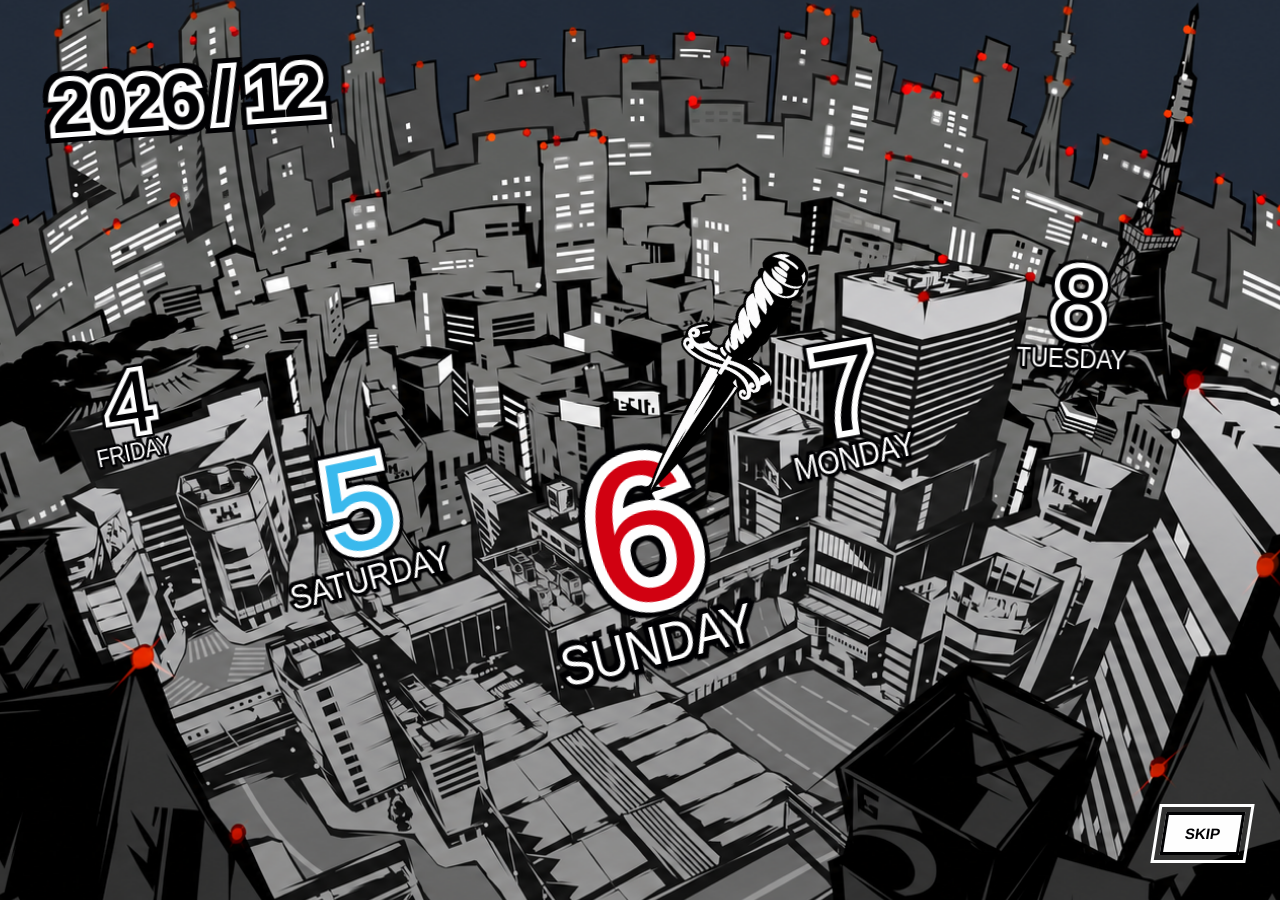
==== index.html @ 6bff9b4d "feat: add Phantom Start browser page with animated Persona menu" ====
<!doctype html>
<html lang="ru">
<head>
<meta charset="utf-8"><meta name="viewport" content="width=device-width, initial-scale=1">
<title>PHANTOM START — Dimash</title>
<meta name="theme-color" content="#0c0b0e">
<style>
:root{--red:#ed173a;--black:#0c0b0e;--white:#fff9f5;--muted:#a7a0a4}*{box-sizing:border-box}html,body{margin:0;min-height:100%;background:var(--black);color:var(--white);font-family:Inter,system-ui,sans-serif}body{overflow-x:hidden}button,input{font:inherit}button{cursor:pointer}.stage{position:relative;min-height:100vh;isolation:isolate;overflow:hidden;background:linear-gradient(130deg,#100d12,#1b1014 62%,#0c0b0e)}.art{position:absolute;z-index:-3;inset:0;background:url('./assets/phantom-art.png') center center/cover no-repeat;opacity:.91}.stage:before{content:'';position:absolute;z-index:-2;inset:0;background:linear-gradient(90deg,rgba(11,10,13,.98) 0%,rgba(11,10,13,.82) 36%,rgba(11,10,13,.16) 70%,rgba(11,10,13,.03))}.slash{position:absolute;z-index:-1;background:var(--red);transform:skewX(-23deg);pointer-events:none}.slash.one{width:110px;height:110vh;left:-95px;top:-5vh}.slash.two{height:9px;width:45vw;right:-4vw;bottom:16vh;transform:rotate(-11deg)}.grain{position:absolute;inset:0;z-index:-1;opacity:.12;pointer-events:none;background-image:url("data:image/svg+xml,%3Csvg viewBox='0 0 180 180' xmlns='http://www.w3.org/2000/svg'%3E%3Cfilter id='n'%3E%3CfeTurbulence type='fractalNoise' baseFrequency='.9' numOctaves='3' stitchTiles='stitch'/%3E%3C/filter%3E%3Crect width='100%25' height='100%25' filter='url(%23n)' opacity='.28'/%3E%3C/svg%3E")}.wrap{max-width:1480px;min-height:100vh;margin:auto;padding:34px clamp(26px,6vw,100px) 40px;display:flex;flex-direction:column}.top{display:flex;justify-content:space-between;align-items:center;gap:20px}.brand{font-family:Anton,Impact,sans-serif;font-size:23px;letter-spacing:1px;transform:skew(-8deg);line-height:1}.brand span{color:var(--red)}.topright{display:flex;gap:16px;align-items:center}.date{font-size:11px;font-weight:800;letter-spacing:2px;text-transform:uppercase}.config{border:1px solid #fff5;background:#130f16b9;color:white;padding:10px 12px;clip-path:polygon(0 0,100% 0,100% 75%,90% 100%,0 100%);font-size:13px;font-weight:800}.config:hover{background:var(--red)}.main{margin:auto 0;max-width:710px;padding:54px 0 70px}.eyebrow{display:inline-block;background:var(--red);padding:8px 18px;transform:skew(-14deg);font-size:12px;font-weight:900;letter-spacing:3px;box-shadow:6px 6px 0 white;color:white}.clock{font-family:Anton,Impact,sans-serif;font-size:clamp(110px,17vw,252px);letter-spacing:-.05em;line-height:1.08;margin:14px 0 0;text-shadow:8px 9px 0 #0007;transform:skew(-5deg);font-variant-numeric:tabular-nums}.hello{margin:0 0 30px;font-weight:800;font-size:clamp(15px,2.1vw,23px);letter-spacing:.03em;text-transform:uppercase}.hello em{font-style:normal;color:var(--red)}.searchbox{display:flex;align-items:center;background:var(--white);color:#141116;max-width:650px;min-height:60px;box-shadow:10px 10px 0 var(--red);transform:skew(-7deg);padding:0 14px}.searchbox>*{transform:skew(7deg)}.searchbox .mark{font-size:24px;font-weight:900;color:var(--red)}.searchbox input{min-width:0;flex:1;border:none;outline:none;background:transparent;font-size:16px;padding:16px 14px;color:#151215;font-weight:700}.searchbox button{background:#171216;color:white;border:0;padding:11px 18px;font-weight:900}.searchbox button:hover{background:var(--red)}.below{display:flex;align-items:end;justify-content:space-between;gap:30px}.section-title{font-family:Anton,Impact,sans-serif;font-size:26px;letter-spacing:1px;transform:skew(-8deg);margin:0 0 20px}.section-title b{color:var(--red)}.links{display:flex;flex-wrap:wrap;gap:10px;max-width:820px}.quick{display:flex;align-items:center;gap:10px;border:1px solid #ffffff4f;background:#151116dd;color:white;padding:13px 18px;text-decoration:none;transform:skew(-8deg);transition:background .15s,transform .15s;clip-path:polygon(0 0,100% 0,calc(100% - 8px) 100%,0 100%)}.quick>*{transform:skew(8deg)}.quick:hover{background:var(--red);transform:skew(-8deg) translateY(-3px)}.quick .letter{font-family:Anton,Impact,sans-serif;font-size:20px;color:var(--red)}.quick:hover .letter{color:white}.quick .name{font-size:12px;font-weight:900;letter-spacing:.04em}.footer{font-size:11px;font-weight:900;letter-spacing:2px;color:#fff8;white-space:nowrap}.footer i{color:var(--red);font-style:normal}.modal[hidden]{display:none}.modal{position:fixed;z-index:9;inset:0;background:#000b;display:grid;place-items:center;padding:20px}.panel{width:min(600px,100%);max-height:90vh;overflow:auto;background:#161217;border:2px solid var(--red);box-shadow:14px 14px 0 #ed173a66;padding:24px}.panel h2{font-family:Anton,Impact,sans-serif;font-size:35px;margin:0 0 8px}.panel p{color:#c8bfc4;font-size:13px}.settings-list{display:grid;gap:10px;margin:18px 0}.settings-row{display:grid;grid-template-columns:1fr 2fr 2fr auto;gap:8px;align-items:center}.settings-row input,.add-row input{width:100%;min-width:0;background:#272129;color:white;border:1px solid #534550;padding:10px}.settings-row button,.actions button{background:var(--red);color:white;border:0;padding:10px 13px;font-weight:800}.add-row{display:grid;grid-template-columns:1fr 2fr auto;gap:8px}.actions{display:flex;justify-content:space-between;gap:12px;margin-top:22px}.actions button.secondary{background:#3d333c}.hint{font-size:11px;line-height:1.6;color:#c7bfc4}@media(max-width:850px){.stage:before{background:linear-gradient(90deg,#0b0a0de8,#0b0a0d66)}.art{background-position:65% center;opacity:.55}.wrap{padding:25px}.main{padding:75px 0}.clock{font-size:clamp(100px,23vw,180px)}.below{display:block}.footer{margin-top:30px}}@media(max-width:510px){.date{display:none}.clock{font-size:26vw}.searchbox{min-height:55px}.quick{padding:11px 12px}.settings-row{grid-template-columns:1fr 1fr}.settings-row span{display:none}.add-row{grid-template-columns:1fr 1fr}.add-row button{grid-column:span 2}}
</style>
<link rel="stylesheet" href="./assets/phantom-daily.css?v=9.2">
<link rel="stylesheet" href="./assets/phantom-menu.css?v=15.0">
<link rel="stylesheet" href="./assets/phantom-paper.css?v=18.1">
</head>
<body><div class="stage"><div class="art"></div><div class="slash one"></div><div class="slash two"></div><div class="grain"></div><div class="wrap">
 <header class="top"><div class="brand">PHANTOM<span> / </span>START</div><div class="topright"><span class="date" id="date"></span><button class="config" id="settings">⚙ CUSTOMIZE</button></div></header>
 <div class="issue"><span>PHANTOM NETWORK</span><strong>01 <i>/</i> 05</strong><span class="issue-line"></span><span class="issue-end">YOUR PERSONAL HIDEOUT</span></div>
 <main class="main"><div class="eyebrow">TAKE YOUR TIME</div><div class="clock" id="clock">00:00</div><p class="hello">WELCOME BACK, <em>DIMASH.</em> THE WORLD IS YOURS.</p><div class="prompt-tag">01 — INITIATE A SEARCH</div><form id="search" class="searchbox"><span class="mark">⌕</span><input aria-label="Поиск" id="q" placeholder="Search the Metaverse..." autocomplete="off"><button type="submit">GO</button></form><div class="search-hint">PRESS <kbd>/</kbd> TO SEARCH <span>•</span> <kbd>ENTER</kbd> TO EXECUTE</div></main>
 <aside class="command-menu" aria-label="Быстрые команды"><div class="command-heading">SELECT YOUR MISSION</div><button class="command selected" data-mode="all"><b>01</b><span>ALL LINKS</span></button><button class="command" data-mode="dev"><b>02</b><span>DEVELOP</span></button><button class="command" data-mode="work"><b>03</b><span>WORK / STUDY</span></button><button class="command" data-mode="media"><b>04</b><span>MEDIA</span></button><button class="command" data-mode="custom"><b>05</b><span>EDIT HIDEOUT</span></button><div class="command-foot">▲ SELECT · CLICK TO CONFIRM</div></aside>
 <footer class="below"><div><div class="footer-head"><h2 class="section-title">YOUR <b>HIDEOUTS</b></h2><span id="activeFilter">ALL DESTINATIONS</span></div><nav class="links" id="links" aria-label="Быстрые ссылки"></nav></div><div class="footer">NO MORE <i>MASKS.</i> // 2026</div></footer>
 </div></div>
 <div class="modal" id="modal" hidden><div class="panel" role="dialog" aria-modal="true" aria-labelledby="modalTitle"><h2 id="modalTitle">CUSTOMIZE YOUR HIDEOUT</h2><p>Измени названия и адреса. Настройки сохраняются в этом браузере.</p><div class="settings-list" id="settingsList"></div><form class="add-row" id="addForm"><input id="newName" placeholder="Название" maxlength="32" required><input id="newUrl" placeholder="https://example.com" required><button type="submit">+ ADD</button></form><div class="actions"><button class="secondary" id="reset" type="button">RESET</button><button id="close" type="button">DONE ✓</button></div><p class="hint">Поиск использует Google. Для открытия ссылки используется HTTPS; добавляй только знакомые тебе адреса. Esc — закрыть настройки.</p></div></div>
 <div class="game-shell" id="gameShell">
  <div class="menu-backdrop" aria-hidden="true"></div><div class="menu-pattern" aria-hidden="true"></div><div class="menu-star" aria-hidden="true">★</div>
  <div class="menu-character" aria-hidden="true"><img class="cast-portrait" data-character="joker" src="./assets/menu-joker.png" alt="" fetchpriority="high"></div>
  <header class="game-top"><div class="game-info"><time id="gameClock" class="clock-glyphs" datetime="00:00" aria-label="00:00"><span id="clockHours">00</span><i aria-hidden="true">:</i><span id="clockMinutes">00</span></time><div class="clock-date"><span id="gameDay"></span><span id="gameDate"></span></div></div></header>
  <main class="game-layout"><div class="game-left"><nav class="game-menu" aria-label="Главное меню"></nav><p class="game-controls"><span>UP / DOWN SELECT · ENTER OPEN · / SEARCH</span></p></div><section class="game-detail" id="gameDetail" aria-labelledby="detailTitle"></section></main>
  <footer class="game-bottom"><div class="menu-signature" aria-hidden="true"><span>C</span><span>o</span><span>m</span><span>m</span><span>a</span><span>n</span><span>d</span></div><div class="footer-credit">THE WEB IS YOURS.<br><b>MAKE A CHOICE</b></div></footer>
 </div>
<div class="daily-intro" id="dailyIntro" hidden role="dialog" aria-modal="true" aria-label="Переход к сегодняшнему дню">
  <div class="daily-city" aria-hidden="true"></div>
  <div class="daily-year" id="dailyYear"></div>
  <div class="daily-date-strip" id="dailyDateStrip"></div>
  <div class="daily-strike" aria-hidden="true"><img src="./assets/daily-dagger-ink.png" alt=""></div>
  <button class="daily-skip" id="dailySkip" type="button">SKIP</button>
</div>
<script>
const defaults=[{name:'CHATGPT',url:'https://chatgpt.com'},{name:'GITHUB',url:'https://github.com'},{name:'YOUTUBE',url:'https://youtube.com'},{name:'ALMAU',url:'https://almau.edu.kz'},{name:'KAGGLE',url:'https://kaggle.com'},{name:'REDDIT',url:'https://reddit.com'}];
const key='phantom-start-links-v1';let items;try{let stored=JSON.parse(localStorage.getItem(key));items=Array.isArray(stored)?stored:defaults.map(x=>({...x}));}catch{items=defaults.map(x=>({...x}));}
function validUrl(value){try{const u=new URL(value);return ['https:','http:'].includes(u.protocol)?u.href:null}catch{return null}}
function save(){localStorage.setItem(key,JSON.stringify(items))}function renderLinks(){const nav=document.querySelector('#links');nav.replaceChildren();items.forEach((item)=>{const a=document.createElement('a');a.className='quick';a.href=item.url;a.rel='noopener noreferrer';const letter=document.createElement('span');letter.className='letter';letter.textContent=(item.name||'?')[0].toUpperCase();const name=document.createElement('span');name.className='name';name.textContent=item.name;a.append(letter,name);nav.append(a)})}
function time(){const now=new Date();document.querySelector('#clock').textContent=new Intl.DateTimeFormat('ru-RU',{hour:'2-digit',minute:'2-digit',hour12:false}).format(now);document.querySelector('#date').textContent=new Intl.DateTimeFormat('en-US',{weekday:'long',month:'long',day:'numeric'}).format(now).toUpperCase()};time();
document.querySelector('#search').addEventListener('submit',e=>{e.preventDefault();let q=document.querySelector('#q').value.trim();if(!q)return;const direct=/^(https?:\/\/)/i.test(q);if(direct&&validUrl(q)){location.href=q}else{location.href='https://www.google.com/search?q='+encodeURIComponent(q)}});
const modal=document.querySelector('#modal');function edit(){const box=document.querySelector('#settingsList');box.replaceChildren();items.forEach((item,i)=>{const row=document.createElement('div');row.className='settings-row';const no=document.createElement('span');no.textContent=String(i+1).padStart(2,'0');const name=document.createElement('input');name.value=item.name;name.setAttribute('aria-label','Название');name.addEventListener('change',()=>{items[i].name=name.value.trim().slice(0,32)||'LINK';save();renderLinks()});const url=document.createElement('input');url.value=item.url;url.setAttribute('aria-label','URL');url.addEventListener('change',()=>{const v=validUrl(url.value);if(v){items[i].url=v;save();renderLinks()}else{url.value=items[i].url;alert('Нужен адрес с https:// или http://')}});const del=document.createElement('button');del.textContent='×';del.title='Удалить';del.addEventListener('click',()=>{items.splice(i,1);save();renderLinks();edit()});row.append(no,name,url,del);box.append(row)})}
document.querySelector('#settings').onclick=()=>{edit();modal.hidden=false};document.querySelector('#close').onclick=()=>modal.hidden=true;modal.addEventListener('click',e=>{if(e.target===modal)modal.hidden=true});document.addEventListener('keydown',e=>{if(e.key==='Escape')modal.hidden=true});document.querySelector('#addForm').addEventListener('submit',e=>{e.preventDefault();const name=document.querySelector('#newName').value.trim();const url=validUrl(document.querySelector('#newUrl').value.trim());if(!url){alert('Введите полный URL с https://');return}if(items.length>=16){alert('Максимум 16 ссылок');return}items.push({name:name.slice(0,32),url});save();renderLinks();edit();e.target.reset()});document.querySelector('#reset').onclick=()=>{if(confirm('Вернуть стандартные ссылки?')){items=defaults.map(x=>({...x}));save();renderLinks();edit()}};renderLinks();
</script><script src="./assets/phantom-v4.js?v=18.0"></script><script src="./assets/phantom-daily.js?v=10.2"></script></body></html>
---- assets/phantom-daily.css ----
/* Calendar choreography. Delays are shared by all layers (set once in JS). */
html.phantom-intro-open{overflow:hidden}
.daily-intro[hidden]{display:none!important}
.daily-intro{
  position:fixed;inset:0;z-index:1000;overflow:hidden;isolation:isolate;
  background:#272c36;color:#fefefe;font-family:Impact,Anton,"Arial Narrow",sans-serif;
}
.daily-city{position:absolute;inset:-3%;z-index:-2;background:url('./daily-city-night.png') center/cover no-repeat}
.daily-year{
  position:absolute;top:7%;left:4%;z-index:6;display:grid;
  font:900 clamp(32px,5.7vw,110px)/1 Impact,Anton,sans-serif;letter-spacing:-.055em;
  color:#010103;-webkit-text-stroke:.14em #fefefe;paint-order:stroke fill;
  filter:drop-shadow(5px 0 #010103) drop-shadow(-5px 0 #010103) drop-shadow(0 5px #010103) drop-shadow(0 -5px #010103);
  transform:rotate(-4deg);
}
.daily-year>span{grid-area:1/1}
.daily-period-old{opacity:0}
.daily-date-strip{position:absolute;inset:0;pointer-events:none}
.daily-card{
  position:absolute;display:flex;flex-direction:column;align-items:center;
  font-size:clamp(100px,min(14vw,27vh),270px);line-height:.88;
  transform:translate(-50%,-50%) rotate(var(--tilt)) scale(var(--size));
  transform-origin:center;
}
.daily-card.is-current{z-index:5}
.daily-card.is-outgoing{opacity:0}
.daily-numeral{position:relative;isolation:isolate}
.day-number{
  position:relative;z-index:3;display:block;color:#010103;white-space:nowrap;
  font-family:Impact,Anton,"Arial Narrow",sans-serif;font-size:1em;font-weight:400;
  letter-spacing:-.075em;line-height:.88;
  -webkit-text-stroke:.105em #fefefe;paint-order:stroke fill;
  filter:drop-shadow(.025em 0 #010103) drop-shadow(-.025em 0 #010103) drop-shadow(0 .025em #010103) drop-shadow(0 -.025em #010103);
}
.is-saturday .day-number{color:#39b9ed}
.is-sunday .day-number{color:#d10111}
.day-name{
  position:relative;z-index:4;display:block;white-space:nowrap;
  margin-top:.01em;font-size:.245em;line-height:1;font-weight:400;letter-spacing:-.015em;
  color:#fefefe;-webkit-text-stroke:.13em #010103;paint-order:stroke fill;
  transform:rotate(-3deg) scaleY(1.13);
  filter:drop-shadow(2px 2px #010103) drop-shadow(-2px -2px #010103);
}
.daily-strike{
  --knife-size:1.18em;
  position:absolute;width:var(--knife-size);height:var(--knife-size);
  /* Alpha-sprite tip: (14%,91%). Keep it inside the numeral at (72%,26%). */
  left:calc(72% - var(--knife-size)*.14);top:calc(.26em - var(--knife-size)*.91);
  z-index:5;pointer-events:none;transform-origin:14% 91%;
}
.daily-strike img{display:block;width:100%;height:100%;object-fit:fill}
.daily-puncture{
  position:absolute;z-index:4;left:calc(72% - .06em);top:.19em;width:.15em;height:.09em;
  background:#010103;clip-path:polygon(0 43%,44% 30%,65% 0,61% 40%,100% 61%,56% 69%,27% 100%,35% 65%);
}
.daily-impact{
  position:absolute;z-index:6;left:calc(72% - .23em);top:.03em;width:.46em;height:.46em;
  background:#fefefe;opacity:0;
  clip-path:polygon(48% 0,56% 35%,88% 10%,66% 44%,100% 50%,65% 57%,90% 90%,56% 65%,48% 100%,43% 65%,8% 88%,35% 56%,0 48%,35% 42%,15% 12%,43% 35%);
}
.daily-skip{
  position:absolute;right:3%;bottom:5%;z-index:12;border:3px solid #010103;
  background:#fefefe;color:#010103;padding:10px 19px;font:900 15px Impact,Anton,sans-serif;
  transform:skew(-9deg);cursor:pointer;
}
.daily-skip:hover{background:#d10111;color:#fefefe}
.daily-skip:focus-visible{outline:3px solid #fefefe;outline-offset:5px}
.daily-intro.is-running .daily-city{
  animation:city-travel 1400ms cubic-bezier(.2,.65,.25,1) both,city-impact 210ms var(--impact-at) linear;
}
.daily-intro.is-running .daily-card{
  animation:calendar-travel var(--shift-duration) var(--shift-at) cubic-bezier(.65,0,.2,1) both;
}
.daily-intro.is-running .daily-card.is-outgoing{
  animation:calendar-travel var(--shift-duration) var(--shift-at) cubic-bezier(.65,0,.2,1) both,calendar-out var(--shift-duration) var(--shift-at) both;
}
.daily-intro.is-running .daily-period-old{animation:period-out 1ms 1400ms steps(1,end) both}
.daily-intro.is-running .daily-period-new{animation:period-in 1ms 1400ms steps(1,end) both}
.daily-intro.is-running .daily-strike{
  animation:knife-flight var(--flight-duration) var(--flight-at) cubic-bezier(.55,.05,.9,.5) both,
    knife-settle 250ms var(--impact-at) linear forwards;
}
.daily-intro.is-running .is-current .daily-numeral{
  animation:date-impact 250ms var(--impact-at) linear both;
}
.daily-intro.is-running .daily-puncture{animation:puncture-in 1ms var(--impact-at) steps(1,end) both}
.daily-intro.is-running .daily-impact{animation:impact-cut 150ms var(--impact-at) linear both}
.daily-intro.is-leaving{animation:daily-out 280ms cubic-bezier(.65,0,.9,.3) both;pointer-events:none}
@keyframes calendar-travel{
  from{translate:var(--from-x) var(--from-y);transform:translate(-50%,-50%) rotate(var(--from-tilt)) scale(var(--from-size))}
  to{translate:0 0;transform:translate(-50%,-50%) rotate(var(--tilt)) scale(var(--size))}
}
@keyframes calendar-out{from{opacity:1}to{opacity:0}}
@keyframes city-travel{from{transform:translate(1.5%,1%) scale(1.035)}to{transform:none}}
@keyframes period-out{from{opacity:1}to{opacity:0}}
@keyframes period-in{from{opacity:0}to{opacity:1}}
@keyframes knife-flight{
  0%{opacity:0;transform:translate(42vw,-65vh) rotate(7deg)}
  1%{opacity:1}
  100%{opacity:1;transform:translate(0,0) rotate(0)}
}
@keyframes knife-settle{
  0%{transform:translate(0,0) rotate(0)}
  22%{transform:translate(-.012em,.018em) rotate(-3deg)}
  50%{transform:rotate(1.7deg)}
  76%{transform:rotate(-.7deg)}
  100%{transform:none}
}
@keyframes date-impact{
  0%{transform:none}18%{transform:translate(-.018em,.028em) rotate(-1.7deg)}
  48%{transform:translate(.008em,-.01em) rotate(.7deg)}100%{transform:none}
}
@keyframes city-impact{0%,100%{translate:0 0}22%{translate:-4px 3px}55%{translate:2px -1px}}
@keyframes puncture-in{from{opacity:0}to{opacity:1}}
@keyframes impact-cut{0%{opacity:0;transform:scale(.4)}10%{opacity:1;transform:scale(1)}100%{opacity:0;transform:scale(1.35)}}
@keyframes daily-out{to{opacity:0;transform:translateY(-3%)}}
@media(max-width:600px){
  .daily-card{font-size:clamp(78px,20vw,120px)}
  .day-name{font-size:.22em}
  .daily-year{font-size:clamp(30px,7vw,48px)}
  .daily-city{background-position:53% center}
  .daily-skip{font-size:13px;padding:8px 12px}
}

/* Daily dashboard, still using the same Persona command-pane language. */
.daily-hub{display:grid;gap:10px;margin-top:18px;grid-template-columns:repeat(2,minmax(0,1fr))}
.hub-tile{background:#19191eee;border-left:4px solid #d10111;padding:12px 13px;min-width:0;transform:skew(-3deg)}
.hub-tile>div{transform:skew(3deg)}
.hub-tile.wide{grid-column:1/-1}
.hub-label{font:800 9px Inter,Arial,sans-serif;letter-spacing:1.5px;color:#ff9aa1;margin-bottom:8px}
.hub-value{font:900 clamp(20px,2.2vw,31px) Impact,Anton,sans-serif;color:#fefefe}
.hub-small{font:700 11px Inter,Arial,sans-serif;color:#c9c8ce;line-height:1.5}
.hub-note{display:block;width:100%;min-height:58px;resize:vertical;background:#09090d;color:#fefefe;border:1px solid #757579;padding:9px;font:13px Inter,Arial,sans-serif;transform:skew(3deg)}
.hub-shortcuts{display:flex;gap:7px;flex-wrap:wrap}
.hub-shortcuts a,.hub-replay{background:#fefefe;color:#010103;text-decoration:none;border:0;padding:9px 12px;font:900 11px Inter,Arial,sans-serif;transform:skew(-6deg)}
.hub-shortcuts a:hover,.hub-replay:hover{background:#d10111;color:#fff}
.hub-replay{margin-top:9px;cursor:pointer}
@media(max-width:510px){.daily-hub{grid-template-columns:1fr}.hub-tile.wide{grid-column:auto}}
---- assets/phantom-menu.css ----
/* PHANTOM command menu. Flat ink, paper cuts, and a posed character. */
:root{--ink:#080808;--paper:#fffdf5;--scarlet:#e60020;--mint:#c7ffb6}
.stage{display:none!important}
body{background:var(--scarlet);color:var(--paper);font-family:Arial,Helvetica,sans-serif}
button,a,input,textarea{touch-action:manipulation}
button:focus-visible,a:focus-visible,input:focus-visible,textarea:focus-visible{outline:3px solid var(--mint);outline-offset:5px}
.game-shell{position:relative;isolation:isolate;min-height:100svh;overflow:clip;background:var(--scarlet);color:var(--paper)}
.menu-backdrop{position:absolute;inset:0;z-index:-3;pointer-events:none;background-image:radial-gradient(#08080830 1px,transparent 1px);background-size:5px 5px}
.menu-backdrop:before{content:'';position:absolute;inset:0;background:var(--paper);clip-path:polygon(19% 0,39% 0,29% 100%,6% 100%)}
.menu-backdrop:after{content:'';position:absolute;inset:0;background:var(--ink);clip-path:polygon(54% 0,100% 0,100% 100%,48% 100%,63% 62%)}
.menu-pattern{position:absolute;right:-10%;top:-12%;width:53%;height:140%;transform:rotate(16deg);background:repeating-linear-gradient(45deg,var(--paper) 0 9px,var(--ink) 9px 18px);clip-path:polygon(20% 0,100% 0,100% 100%,0 100%,26% 57%);opacity:.95;z-index:-2;pointer-events:none}
.menu-pattern:after{content:'★';position:absolute;right:13%;top:32%;font:440px/.9 Georgia,serif;color:var(--ink);-webkit-text-stroke:10px var(--paper);transform:rotate(-20deg)}
.menu-star{position:absolute;left:2%;bottom:11%;font:190px/1 Georgia,serif;color:var(--ink);-webkit-text-stroke:3px var(--paper);transform:rotate(-17deg);pointer-events:none;z-index:-1}
.menu-character{position:absolute;z-index:0;left:21%;bottom:-7%;height:103%;width:47%;object-fit:contain;object-position:bottom;pointer-events:none;transform-origin:50% 70%}
.cast-portrait{position:absolute;inset:0;width:100%;height:100%;object-fit:contain;object-position:bottom;transform-origin:50% 65%}
.cast-portrait[hidden]{display:none!important}
.cast-portrait:not([data-character="joker"]){padding-top:5%}
.cast-portrait[data-character="akechi"]{padding:6% 2% 0}
.menu-sweep{position:absolute;z-index:-1;pointer-events:none;left:-30%;top:-20%;width:20%;height:140%;background:var(--paper);opacity:0;transform:rotate(-18deg);clip-path:polygon(25% 0,100% 0,75% 100%,0 100%)}
.game-top{position:relative;z-index:3;display:flex;align-items:flex-start;justify-content:space-between;padding:26px 4.5% 0;gap:25px}
.game-brand{margin:0;font:900 italic 29px/.86 Georgia,'Times New Roman',serif;letter-spacing:-2px;transform:rotate(-5deg);color:var(--ink);text-shadow:2px 2px var(--paper),-2px -2px var(--paper),2px -2px var(--paper),-2px 2px var(--paper)}
.game-brand span{display:block;margin:3px 0 0 26px;font:48px/.9 Impact,'Arial Narrow',sans-serif;letter-spacing:-1px;color:var(--paper);text-shadow:4px 4px var(--ink),-3px -3px var(--ink),3px -3px var(--ink),-3px 3px var(--ink)}
.game-brand small{display:block;margin:10px 0 0;font:800 9px/1 Arial,sans-serif;letter-spacing:2px;color:var(--paper);text-shadow:none;background:var(--ink);padding:6px 10px}
.game-info{text-align:right;transform:rotate(3deg);background:var(--paper);color:var(--ink);padding:9px 19px 10px;box-shadow:7px 7px var(--ink)}
.game-info strong{display:block;font:58px/.95 Impact,'Arial Narrow',sans-serif;letter-spacing:-1px;font-variant-numeric:tabular-nums}
.game-info span{display:block;font:900 10px/1.6 Arial,sans-serif;letter-spacing:1px}
.game-layout{position:relative;z-index:1;display:grid;grid-template-columns:31% 28% 41%;align-items:center;min-height:calc(100svh - 180px);padding:30px 4.5% 60px;gap:0}
.game-left{align-self:center;position:relative;z-index:2;padding:0 0 12px;transform-origin:15% 50%}
.game-overline{display:inline-block;color:var(--paper);background:var(--ink);font:800 10px/1 Arial,sans-serif;letter-spacing:3px;padding:8px 13px;transform:rotate(-5deg);margin:0 0 20px 12px}
.game-menu{display:flex;flex-direction:column;align-items:flex-start;gap:7px;transform:rotate(-6deg);padding:0 4px}
.game-option{--nudge:0px;position:relative;display:flex;align-items:center;gap:10px;color:var(--paper);background:none;border:0;padding:3px 12px 5px;min-height:46px;text-align:left;white-space:nowrap;transform:translateX(var(--nudge));transition:transform .15s cubic-bezier(.16,1,.3,1);font:900 38px/1 Georgia,'Times New Roman',serif;isolation:isolate}
.game-option:before{content:'';position:absolute;inset:3px 0 0;background:var(--ink);clip-path:polygon(2% 7%,97% 0,100% 89%,0 100%);z-index:-1}
.game-option:nth-child(2){--nudge:15px}.game-option:nth-child(3){--nudge:5px}.game-option:nth-child(4){--nudge:28px}.game-option:nth-child(5){--nudge:10px}.game-option:nth-child(6){--nudge:21px}.game-option:nth-child(7){--nudge:3px}
.game-option b{font:900 10px/1 Arial,sans-serif;align-self:center;opacity:.65;letter-spacing:0}
.news-run{display:flex;align-items:baseline;letter-spacing:-1.8px}
.news-letter{display:inline-block;transform:rotate(var(--letter-tilt,0deg));font-size:var(--letter-scale,1em)}
.news-letter:nth-child(3n){font-family:Impact,'Arial Narrow',sans-serif;font-weight:400}
.game-option .command-arrow{display:none;font:30px/1 Arial,sans-serif;position:absolute;right:-30px;top:5px;color:var(--ink);text-shadow:2px 2px var(--mint)}
.game-option.active{color:var(--mint);transform:translateX(calc(var(--nudge) + 15px)) scale(1.035)}
.game-option.active .command-arrow{display:block}
.game-option:hover{transform:translateX(calc(var(--nudge) + 21px));color:var(--mint)}
.game-option:focus-visible{outline:3px solid var(--mint);outline-offset:4px}
.game-controls{margin:28px 0 0 14px;color:var(--ink);font:900 9px/1.7 Arial,sans-serif;letter-spacing:1px;transform:rotate(-5deg)}
.game-controls span{background:var(--paper);padding:5px 8px;box-decoration-break:clone;-webkit-box-decoration-break:clone}
.game-detail{position:relative;grid-column:3;align-self:center;padding:25px 25px 23px;margin:0 0 8px;min-width:0;isolation:isolate;animation:content-in .28s cubic-bezier(.16,1,.3,1) both}
.game-detail:before{content:'';position:absolute;inset:-12px -8px -10px -15px;background:var(--ink);clip-path:polygon(4% 0,100% 3%,97% 96%,0 100%,2% 56%);z-index:-1}
.game-detail-top{display:flex;justify-content:space-between;align-items:center;gap:8px;font:800 9px/1 Arial,sans-serif;letter-spacing:1.3px}
.game-detail-top span:first-child{color:var(--ink);background:var(--paper);padding:6px 9px;transform:rotate(-3deg)}
.game-detail-top span:last-child{color:var(--mint)}
.game-detail h2{margin:25px 0 20px;font:900 56px/.9 Georgia,'Times New Roman',serif;letter-spacing:-3px;transform:rotate(-3deg)}
.game-detail h2 em{font-family:Impact,'Arial Narrow',sans-serif;font-weight:400;font-style:normal;text-transform:uppercase;letter-spacing:-.5px}
.game-search{display:flex;position:relative;background:var(--paper);color:var(--ink);box-shadow:5px 5px var(--scarlet);transform:skew(-5deg);min-height:52px;margin:18px 0 26px}
.game-search input{font:700 14px Arial,sans-serif;min-width:0;width:100%;flex:1;background:transparent;color:var(--ink);border:0;padding:12px 13px;transform:skew(5deg);border-radius:0}
.game-search input::placeholder{color:#595959;font-weight:400}
.game-search button{background:var(--mint);color:var(--ink);font:900 19px Impact,Arial,sans-serif;min-width:60px;border:3px solid var(--ink);margin:4px;transition:background .15s}
.game-search button:hover{background:var(--scarlet);color:var(--paper)}
.detail-caption{display:flex;justify-content:space-between;align-items:center;gap:8px;margin:18px 0 8px;font:800 9px/1.5 Arial,sans-serif;letter-spacing:1.8px;text-transform:uppercase}
.detail-caption span:last-child{color:var(--mint)}
.game-links{display:grid;grid-template-columns:repeat(2,minmax(0,1fr));gap:0 18px;max-height:280px;overflow:auto;padding:0 4px 4px}
.game-link{display:flex;align-items:center;gap:8px;padding:12px 0;border-bottom:1px solid #ffffff40;color:var(--paper);text-decoration:none;font:800 12px/1.2 Arial,sans-serif;min-width:0;transition:color .12s,transform .12s}
.game-link b{font:900 9px Arial,sans-serif;color:#b8b8b8}
.game-link .link-name{overflow:hidden;text-overflow:ellipsis;white-space:nowrap}
.game-link .link-arrow{margin-left:auto;color:var(--mint);font-size:16px}
.game-link:hover{color:var(--mint);transform:translateX(3px)}
.game-detail-bottom{font:700 9px/1.6 Arial,sans-serif;letter-spacing:1px;color:#b8b8b8;margin:20px 0 0}
.game-empty{font:14px/1.6 Arial,sans-serif;color:#ddd;margin:24px 0}
.game-cta,.hub-replay{border:0;background:var(--paper);color:var(--ink);font:900 11px/1.2 Arial,sans-serif;letter-spacing:1px;padding:12px 15px;transform:rotate(-2deg);margin-top:12px}
.game-cta:hover,.hub-replay:hover{background:var(--mint);color:var(--ink)}
.settings-copy{font:14px/1.6 Arial,sans-serif;color:#ddd}
.game-bottom{position:relative;z-index:2;min-height:55px;display:flex;justify-content:space-between;align-items:flex-end;gap:20px;padding:0 4.5% 18px;margin-top:-18px;pointer-events:none}
.menu-signature{font:900 56px/.9 Georgia,serif;letter-spacing:-5px;transform:rotate(-7deg);color:var(--paper);text-shadow:4px 4px var(--ink),-3px -3px var(--ink),3px -3px var(--ink),-3px 3px var(--ink)}
.menu-signature span:nth-child(2n){font-family:Impact,sans-serif;font-weight:400;font-size:1.1em}
.footer-credit{background:var(--ink);color:var(--paper);padding:8px 12px;transform:rotate(2deg);font:800 9px/1.4 Arial,sans-serif;letter-spacing:2px}
.footer-credit b{color:var(--mint)}
.daily-hub{display:block;margin-top:14px}
.hub-status{display:grid;grid-template-columns:1fr 1fr;gap:20px;padding:0 0 16px;border-bottom:1px solid #fff5}
.hub-label{font:800 9px/1.4 Arial,sans-serif;letter-spacing:1px;color:#c7c7c7;margin-bottom:5px}
.hub-value{font:34px/1 Impact,sans-serif;color:var(--paper)}
.hub-small{font:11px/1.4 Arial,sans-serif;color:#d2d2d2;margin-top:5px}
.hub-note{display:block;width:100%;min-height:88px;resize:vertical;background:var(--paper);color:var(--ink);border:0;border-radius:0;padding:12px;font:14px/1.5 Arial,sans-serif;transform:none}
.note-caption{display:flex;justify-content:space-between;margin:15px 0 8px}
.note-caption span{color:var(--mint);font:10px Arial,sans-serif}
.hub-replay{font-size:9px;margin-top:12px;padding:9px 12px}
.game-detail[data-mode="hub"] h2{font-size:44px;margin:20px 0 14px}
.game-detail[data-mode="hub"] .game-search{min-height:42px;margin:12px 0 20px}
.game-shell.is-entering .menu-character{animation:character-in .65s cubic-bezier(.16,1,.3,1) both}
.game-shell.is-entering .game-option{animation:command-in .32s cubic-bezier(.16,1,.3,1) both;animation-delay:calc(var(--order) * 45ms)}
.game-shell.is-entering .game-detail{animation:content-in .4s .15s cubic-bezier(.16,1,.3,1) both}
@keyframes character-in{from{opacity:0;translate:65px 45px;rotate:8deg}to{opacity:1;translate:0;rotate:0deg}}
@keyframes command-in{from{opacity:0;translate:-50px 0}to{opacity:1;translate:0}}
@keyframes content-in{from{opacity:0;translate:var(--panel-shift,45px) 16px;rotate:var(--panel-angle,3deg)}to{opacity:1;translate:0;rotate:0deg}}
/* Restyle the existing editor without changing its saved data. */
.modal{z-index:50;background:#080808d9}
.modal .panel{background:var(--ink);border:4px solid var(--paper);box-shadow:12px 12px var(--scarlet);font-family:Arial,sans-serif}
.modal .panel h2{font-family:Impact,sans-serif;letter-spacing:1px}
.modal .panel p{line-height:1.5}
.modal .settings-row{grid-template-columns:25px minmax(0,1fr) minmax(0,1.5fr) 38px}
.modal .settings-row input,.modal .add-row input{background:#242424;color:var(--paper);border:1px solid #999;font:13px Arial,sans-serif}
.modal .actions button,.modal .settings-row button,.modal .add-row button{background:var(--paper);color:var(--ink);border:0;font:800 12px Arial,sans-serif;padding:11px}
.modal button:hover{background:var(--mint)}
@media(min-width:981px){.game-shell{display:grid;grid-template-rows:auto minmax(0,1fr) auto;height:100svh;min-height:680px}.game-layout{min-height:0!important;grid-template-columns:31% 31% 38%;padding-top:20px;padding-bottom:24px}.game-bottom{margin-top:0;padding-bottom:24px}.game-detail{padding-left:20px;padding-right:20px}}
@media(min-width:1500px){.game-layout{padding-left:6%;padding-right:6%;grid-template-columns:30% 29% 41%}.game-option{font-size:48px;min-height:58px}.game-menu{gap:9px}.game-detail{padding:35px;max-width:620px}.game-detail h2{font-size:72px}.game-search{min-height:60px}.game-link{font-size:14px;padding:16px 0}.menu-signature{font-size:75px}.game-info strong{font-size:72px}}
@media(max-height:760px) and (min-width:981px){.game-top{padding-top:18px}.game-layout{padding-top:18px;padding-bottom:35px;min-height:calc(100svh - 150px)}.game-option{font-size:33px;min-height:40px}.game-menu{gap:6px}.game-overline{margin-bottom:15px}.game-controls{margin-top:20px}.game-detail{padding:19px}.game-detail h2{font-size:49px;margin:20px 0 18px}.game-detail[data-mode="hub"] h2{font-size:38px}.game-info strong{font-size:48px}.game-bottom{min-height:40px;padding-bottom:15px}.menu-signature{font-size:50px}.game-brand span{font-size:41px}}
@media(max-width:1100px) and (min-width:981px){.game-option{font-size:29px}.game-layout{padding-left:3%;padding-right:3%;grid-template-columns:30% 24% 46%}.game-detail h2{font-size:46px}.game-brand{font-size:25px}.menu-character{left:23%;width:49%}}
@media(min-width:1101px) and (max-height:760px){.game-option{font-size:37px;min-height:43px}.game-bottom{padding-bottom:24px}}
@media(max-width:980px){.game-top{padding:25px 5%}.menu-character{height:640px;width:480px;left:auto;right:-70px;top:60px;bottom:auto;opacity:1}.menu-backdrop:before{clip-path:polygon(20% 0,65% 0,15% 70%,0 40%)}.menu-backdrop:after{clip-path:polygon(100% 0,100% 100%,0 100%,0 65%)}.menu-pattern{width:65%;height:100%;right:-20%}.game-layout{display:grid;grid-template-columns:1fr;min-height:0;padding:20px 6% 45px;gap:38px}.game-left{min-height:420px}.game-menu{width:fit-content}.game-option{font-size:35px}.game-detail{grid-column:1;width:100%;max-width:660px;justify-self:center;padding:30px;margin:0}.game-detail h2{font-size:56px}.game-links{max-height:none}.game-controls{color:var(--ink)}.game-bottom{margin:0;padding:8px 6% 25px}.menu-star{top:500px;bottom:auto}.menu-signature{font-size:42px}}
@media(max-width:540px){.game-top{padding:22px 5%}.game-brand{font-size:22px}.game-brand span{font-size:34px}.game-brand small{font-size:7px;letter-spacing:1px}.game-info{padding:7px 10px}.game-info strong{font-size:38px}.game-info span{font-size:8px;letter-spacing:0}.menu-character{top:145px;right:-110px;width:360px;height:480px}.game-layout{padding:20px 6% 34px;gap:25px}.game-left{min-height:410px}.game-option{font-size:30px;min-height:40px;gap:7px}.game-menu{gap:7px}.game-overline{font-size:8px;letter-spacing:2px}.game-controls{font-size:8px;margin-top:22px}.game-detail{padding:20px 14px}.game-detail h2{font-size:47px}.game-detail-top{font-size:8px;letter-spacing:.8px}.game-search input{font-size:13px}.game-search button{min-width:48px}.game-link{font-size:11px;gap:6px}.game-links{gap:0 12px}.menu-signature{font-size:33px;letter-spacing:-3px}.footer-credit{font-size:7px;letter-spacing:1px}.game-bottom{gap:10px}.hub-status{gap:12px}.modal .panel{padding:17px}.modal .settings-row{grid-template-columns:1fr 38px}.modal .settings-row span{display:none}.modal .settings-row input:first-of-type{grid-column:1/-1}.modal .settings-row input:nth-of-type(2){grid-column:1}.modal .settings-row button{grid-column:2}.modal .panel h2{font-size:28px}}
/* Calling cards: content belongs to the poster instead of sitting in a plain box. */
.game-detail:after{content:'';position:absolute;inset:-17px -13px -16px -20px;background:var(--paper);clip-path:polygon(3% 1%,98% 0,100% 93%,5% 100%,0 40%);transform:rotate(1.6deg);z-index:-2;pointer-events:none}
.game-detail:before{clip-path:polygon(2% 0,100% 2%,98% 95%,3% 100%,0 48%)}
.game-detail-top span:first-child{background:var(--scarlet);color:var(--paper);padding:7px 10px;box-shadow:3px 3px var(--paper)}
.game-detail-top span:last-child{letter-spacing:1px;font-size:8px}
.detail-caption{margin:12px 0 8px;letter-spacing:1.4px}
.detail-caption button{border:0;background:var(--paper);color:var(--ink);padding:5px 8px;transform:rotate(4deg);font:900 9px Arial,sans-serif}
.detail-caption button:hover{background:var(--mint)}
.game-links{gap:13px 12px;padding:9px 9px 12px;max-height:290px;scrollbar-width:thin;scrollbar-color:var(--paper) var(--ink)}
.game-link{--card-angle:-2deg;position:relative;isolation:isolate;display:grid;grid-template-columns:1fr auto;grid-template-rows:18px auto auto;gap:3px 8px;min-height:74px;padding:9px 12px 10px;border:0;background:var(--paper);color:var(--ink);transform:rotate(var(--card-angle));box-shadow:3px 4px 0 var(--scarlet);transition:transform .16s cubic-bezier(.16,1,.3,1),background .16s,color .16s;overflow:visible}
.game-link:nth-child(2n){--card-angle:2deg;translate:0 3px}
.game-link:nth-child(3n+2){background:var(--scarlet);color:var(--paper);box-shadow:3px 4px 0 var(--paper)}
.game-link:after{content:'';position:absolute;bottom:0;right:0;width:9px;height:9px;background:var(--ink);clip-path:polygon(100% 0,100% 100%,0 100%);pointer-events:none}
.game-link b{grid-column:1;justify-self:start;align-self:start;background:var(--ink);color:var(--paper);padding:3px 5px;font:900 9px/1 Arial,sans-serif;transform:rotate(3deg)}
.game-link .link-arrow{grid-column:2;grid-row:1/3;align-self:start;color:inherit;font:26px/.9 Impact,sans-serif;margin:0;transform:rotate(-8deg);transition:transform .16s}
.game-link .link-name{grid-column:1;grid-row:2;font:22px/1 Impact,'Arial Narrow',sans-serif;letter-spacing:.2px;overflow:hidden;text-overflow:ellipsis;white-space:nowrap;max-width:100%}
.game-link .link-host{grid-column:1/-1;grid-row:3;display:block;overflow:hidden;text-overflow:ellipsis;white-space:nowrap;font:10px/1.2 Arial,sans-serif;opacity:.8}
.game-link:hover,.game-link:focus-visible{background:var(--mint);color:var(--ink);transform:translateY(-3px) rotate(0deg) scale(1.025);z-index:1;outline:2px solid var(--paper);outline-offset:3px}
.game-link:hover .link-arrow{transform:translate(2px,-2px) rotate(0deg)}
.game-detail:is([data-mode="links"],[data-mode="dev"],[data-mode="study"],[data-mode="media"]) .game-detail-bottom{display:none}
.game-detail:is([data-mode="links"],[data-mode="dev"],[data-mode="study"],[data-mode="media"]) h2{font-size:49px;line-height:.88;margin:22px 0 18px}
/* Search is its own calling card, with no saved destinations. */
.game-detail[data-mode="search"]{padding-top:22px;padding-bottom:22px}
.game-detail[data-mode="search"] h2{font-size:66px;line-height:.88;letter-spacing:-3px;margin:32px 0 30px}
.game-detail[data-mode="search"] h2 em{font-size:.88em;letter-spacing:-1px}
.search-ticket{position:relative;background:var(--paper);color:var(--ink);border:3px solid var(--ink);padding:12px 15px 13px;transform:rotate(-3deg);box-shadow:7px 8px 0 var(--scarlet);isolation:isolate}
.ticket-top{display:flex;align-items:center;justify-content:space-between;border-bottom:1px dashed #08080870;padding-bottom:8px;margin-bottom:15px;font:900 8px/1.2 Arial,sans-serif;letter-spacing:1.2px}
.ticket-top span:last-child{color:var(--scarlet);font-size:20px;line-height:.5}
.search-ticket label{display:block;font:900 10px/1.2 Arial,sans-serif;letter-spacing:1.3px}
.search-ticket .game-search{min-height:70px;background:none;box-shadow:none;transform:none;margin:8px 0 10px;gap:8px;align-items:center}
.search-ticket .game-search input{height:48px;border-bottom:2px solid var(--ink);padding:6px 0;font:16px Arial,sans-serif;transform:none}
.search-ticket .game-search input:focus-visible{outline:2px solid var(--ink);outline-offset:4px}
.search-ticket .game-search input::placeholder{font-size:14px}
.search-ticket .game-search button{position:relative;margin:0 -7px 0 0;min-width:76px;min-height:80px;background:var(--ink);color:var(--paper);border:3px solid var(--paper);outline:3px solid var(--ink);font:44px/.9 Impact,sans-serif;padding:7px 13px 8px 6px;transform:rotate(7deg);box-shadow:4px 4px var(--scarlet);transition:transform .15s,background .15s}
.search-ticket .game-search button small{display:block;font:900 8px Arial,sans-serif;letter-spacing:2px;margin-bottom:3px}
.search-ticket .game-search button>span{position:absolute;right:2px;top:35px;font:20px/1 Arial,sans-serif;color:var(--mint)}
.search-ticket .game-search button:hover,.search-ticket .game-search button:focus-visible{background:var(--scarlet);transform:rotate(0deg) scale(1.05)}
.ticket-bottom{display:flex;justify-content:space-between;gap:5px;font:900 8px/1.4 Arial,sans-serif;letter-spacing:1px}
.search-footnote{font:800 8px/1.5 Arial,sans-serif;letter-spacing:1px;margin:22px 0 0;color:#ddd}
.search-footnote kbd{font:900 9px Arial,sans-serif;color:var(--mint)}
.search-footnote>span{margin:0 7px;color:var(--scarlet)}
.search-seal{position:relative;display:table;margin:18px 0 0 auto;padding:6px 11px;background:var(--scarlet);color:var(--paper);font:20px/.95 Impact,sans-serif;letter-spacing:.2px;transform:rotate(5deg);box-shadow:3px 3px var(--paper)}
@media(min-width:1500px){.game-detail:is([data-mode="links"],[data-mode="dev"],[data-mode="study"],[data-mode="media"]) h2{font-size:66px}.game-links{max-height:340px;gap:16px}.game-link{min-height:96px;padding:12px 15px}.game-link .link-name{font-size:27px}.game-link .link-host{font-size:12px}.game-detail[data-mode="search"] h2{font-size:82px}.search-ticket{padding:20px}.search-ticket .game-search{min-height:90px}.search-ticket .game-search input{font-size:19px}.search-ticket .game-search input::placeholder{font-size:17px}}
@media(max-width:980px){.game-links{max-height:360px}.game-detail[data-mode="search"] h2{font-size:66px}}
@media(max-width:540px){.game-detail:after{inset:-13px -8px -12px -13px}.game-detail[data-mode="search"] h2{font-size:49px;margin:26px 0}.search-ticket{padding:11px 10px}.search-ticket .game-search input{font-size:13px}.search-ticket .game-search input::placeholder{font-size:11px}.search-ticket .game-search button{min-width:60px;font-size:36px;padding-right:11px}.ticket-top{font-size:6px;letter-spacing:.7px}.ticket-bottom{font-size:7px;letter-spacing:.4px}.search-ticket label{font-size:9px}.search-seal{font-size:18px}.game-detail:is([data-mode="links"],[data-mode="dev"],[data-mode="study"],[data-mode="media"]) h2{font-size:45px}.game-links{gap:12px 10px;padding:8px 6px 12px}.game-link{padding:9px 8px;min-height:77px}.game-link .link-name{font-size:19px}.game-link .link-host{font-size:9px}.game-link .link-arrow{font-size:22px}.detail-caption{font-size:8px;letter-spacing:.8px}}

/* One graphic placard: parallel edges, red backing, level readable content. */
.game-detail{background:none}
.game-detail:after{display:block;inset:-10px -12px -14px -20px;background:var(--scarlet);clip-path:polygon(0 0,100% 0,100% 100%,5% 100%,0 95%);transform:skewX(-3deg)}
.game-detail:before{display:block;inset:-6px -6px -4px -10px;background:var(--ink);border-top:3px solid var(--paper);border-bottom:3px solid var(--paper);clip-path:none;transform:skewX(-3deg)}
.game-detail-top{padding-bottom:12px;border:0;gap:12px}
.game-detail-top span:first-child{transform:none;box-shadow:none;padding:8px 10px}
.game-detail-top span:last-child{text-align:right;line-height:1.5}
.game-detail h2{transform:none;letter-spacing:-2px}
.detail-caption{margin:16px 0 12px;min-height:24px}
.detail-caption button{transform:none;padding:6px 10px}
.game-links{gap:12px;padding:4px 0;max-height:290px}
.game-link{grid-template-columns:minmax(0,1fr);grid-template-rows:18px auto auto;min-height:84px;padding:10px 14px;transform:none;translate:none;box-shadow:none;border-bottom:3px solid var(--scarlet)}
.game-link:nth-child(2n){translate:none}
.game-link:nth-child(3n+2){box-shadow:none;border-bottom-color:var(--paper)}
.game-link b{transform:none;padding:3px 5px}
.game-link:after{width:8px;height:8px}
.game-link:hover,.game-link:focus-visible{transform:translateY(-2px);outline-offset:-3px}
.search-ticket{transform:none;box-shadow:0 5px var(--scarlet)}
.search-ticket .game-search button{transform:none;margin:0;box-shadow:none;padding:8px}
.search-ticket .game-search button:hover,.search-ticket .game-search button:focus-visible{transform:translateY(-2px)}
.search-seal{transform:none;box-shadow:none;border-left:4px solid var(--paper)}
.game-cta,.hub-replay{transform:none}
@media(min-width:1500px){.game-links{max-height:340px;gap:16px}.game-link{min-height:96px;padding:12px 16px}}
@media(max-width:980px){.game-links{max-height:360px}}
@media(max-width:540px){.game-detail-top{gap:8px}.game-links{gap:10px}.game-link{padding:10px;min-height:80px}.game-detail-top span:last-child{font-size:7px}}

/* The placard shares the striped scene and its animated framing. */
@media(min-width:981px){
 .menu-backdrop:after{clip-path:polygon(54% 0,100% 0,100% 100%,48% 100%,60% 50%)}
 .menu-pattern{clip-path:polygon(20% 0,100% 0,100% 100%,0 100%,26% 57%)}
 .menu-pattern:after{display:none}
}
.game-detail-top span:first-child{background:var(--paper);border:0;padding:9px 14px;color:var(--ink);box-shadow:5px 5px var(--scarlet);translate:-8px -26px;font-size:10px}
.detail-caption{color:#bbb}
.detail-caption button{background:none;color:var(--paper);padding:4px 0;border-bottom:2px solid var(--scarlet)}
.detail-caption button:hover{background:none;color:var(--mint);border-color:var(--mint)}
.game-link{border-bottom:0;clip-path:polygon(4% 0,100% 0,96% 100%,0 100%);padding-left:18px;padding-right:18px}
.game-link:after{display:none}
.game-link:hover,.game-link:focus-visible{outline:none;box-shadow:inset 0 0 0 3px var(--mint)}
@media(max-width:980px){
 .game-detail{background:none}
 .game-detail:after{inset:-8px -5px -10px -8px;transform:skewX(-2deg)}
 .game-detail:before{inset:-4px -2px -3px -4px;transform:skewX(-2deg)}
 .game-detail-top span:first-child{padding-left:8px}
}
---- assets/phantom-paper.css ----
/* A calling card pinned into the scene. Artwork stays behind the reading area. */
.game-detail,.game-detail[data-mode="search"]{padding:0;background:none;animation:none!important;margin:0}
.game-detail:before,.game-detail:after{display:none!important}
.calling-sheet{position:relative;isolation:isolate;padding:28px 30px 48px;color:var(--ink);transform-origin:50% 24px;transform:rotate(-.6deg);animation:none}
.calling-sheet:before{content:'';position:absolute;inset:0;z-index:-1;background:var(--paper);clip-path:polygon(0 0,100% 0,100% 97%,96% 99%,91% 98%,86% 100%,79% 98.5%,70% 100%,62% 98.8%,53% 100%,42% 98.5%,33% 100%,22% 98.7%,12% 100%,0 98%)}
.calling-sheet:after{content:'';position:absolute;inset:10px -7px -7px 8px;z-index:-2;background:var(--scarlet);transform:rotate(1.3deg);clip-path:polygon(0 0,100% 0,100% 97%,0 100%)}
.calling-sheet.sheet-exit{position:absolute;inset:0 0 auto;z-index:2;pointer-events:none;animation:none}
.sheet-pin{--pin-size:112px;position:absolute;z-index:5;width:var(--pin-size);height:var(--pin-size);left:calc(50% - var(--pin-size)*.14);top:calc(24px - var(--pin-size)*.91);transform-origin:14% 91%;pointer-events:none}
.sheet-pin img{opacity:0;transform:rotate(-32deg);transform-origin:14% 91%;position:relative;display:block;width:100%;height:100%;filter:drop-shadow(2px 3px 0 #0005)}
.sheet-pin.is-pinned img,.sheet-pin.is-pinned .sheet-puncture{opacity:1}
.sheet-puncture{opacity:0;position:absolute;left:8%;top:87%;width:26px;height:12px;background:var(--ink);clip-path:polygon(0 45%,35% 34%,54% 0,61% 36%,100% 70%,60% 63%,44% 100%,38% 60%)}
.game-detail-top{padding:0 0 14px;border-bottom:2px solid var(--ink);min-height:33px;gap:0}
.game-detail-top span:first-child{translate:none;transform:none;box-shadow:none;background:var(--ink);color:var(--paper);padding:6px 9px;font:900 9px/1 Arial,sans-serif;letter-spacing:1px}
.game-detail-top span:last-child{position:absolute;right:30px;bottom:20px;padding:5px 8px;border:2px solid var(--scarlet);color:var(--scarlet);font:900 8px/1 Arial,sans-serif;letter-spacing:1px;transform:rotate(-3deg)}
.game-detail h2,.game-detail:is([data-mode="links"],[data-mode="dev"],[data-mode="study"],[data-mode="media"]) h2{font-size:48px;line-height:.9;letter-spacing:-2px;margin:24px 0 22px;color:var(--ink);transform:none}
.game-detail h2 em{color:var(--scarlet);letter-spacing:-.7px}
.game-detail[data-mode="search"] h2{font-size:56px;margin:24px 0 22px;letter-spacing:-2px}
.game-detail[data-mode="search"] h2 em{font-size:.85em}
.detail-caption{margin:14px 0 8px;color:var(--ink);font-size:8px;letter-spacing:1.2px}
.detail-caption button{color:var(--ink);border-bottom:2px solid var(--scarlet);padding:4px 0}
.detail-caption button:hover{color:var(--scarlet);border-color:var(--ink)}
.game-links{display:grid;grid-template-columns:repeat(2,minmax(0,1fr));gap:0 20px;padding:0;max-height:264px;scrollbar-color:var(--ink) var(--paper)}
.game-link,.game-link:nth-child(3n+2){display:grid;grid-template-columns:24px minmax(0,1fr);grid-template-rows:auto auto;align-content:center;gap:4px 8px;min-height:75px;padding:12px 0;background:transparent;color:var(--ink);border:0;border-bottom:1px solid #08080850;box-shadow:none;clip-path:none;transform:none;translate:none}
.game-link b{grid-column:1;grid-row:1/3;align-self:center;justify-self:stretch;text-align:center;background:var(--scarlet);color:var(--paper);font:12px/1 Impact,sans-serif;padding:5px 2px;transform:none}
.game-link .link-name{grid-column:2;grid-row:1;font:21px/1 Impact,sans-serif;letter-spacing:0}
.game-link .link-host{grid-column:2;grid-row:2;font:10px/1.2 Arial,sans-serif;opacity:.7}
.game-link:hover,.game-link:focus-visible{background:var(--ink);color:var(--paper);transform:none;box-shadow:none;outline:0}
.game-link:hover b,.game-link:focus-visible b{background:var(--scarlet)}
.search-ticket{padding:0;border:0;background:transparent;transform:none;box-shadow:none;color:var(--ink)}
.ticket-top{border-top:1px dashed #08080860;border-bottom:0;padding:10px 0 0;margin-bottom:20px;font-size:7px;letter-spacing:1px}
.search-ticket label{font-size:10px}
.search-ticket .game-search{margin:8px 0 12px;min-height:72px;gap:12px}
.search-ticket .game-search input{font-size:16px;height:55px;border-bottom:3px solid var(--ink)}
.search-ticket .game-search input::placeholder{font-size:13px}
.search-ticket .game-search button{min-width:64px;min-height:66px;font-size:38px;border:0;outline:0;padding:8px;box-shadow:4px 4px var(--scarlet)}
.search-ticket .game-search button:focus-visible{outline:3px solid var(--scarlet);outline-offset:5px}
.ticket-bottom{font-size:7px;letter-spacing:1px}
.search-footnote{color:var(--ink);font-size:7px;margin:24px 0 8px;letter-spacing:.6px}
.search-footnote kbd{color:var(--scarlet)}
.search-seal{display:none}
.game-empty,.settings-copy,.game-detail-bottom{color:#383838}
.game-cta,.hub-replay{background:var(--ink);color:var(--paper);box-shadow:4px 4px var(--scarlet)}
.game-cta:hover,.hub-replay:hover{background:var(--scarlet);color:var(--paper)}
.hub-label,.hub-small{color:#383838}
.hub-value{color:var(--ink)}
.hub-status{border-bottom:1px solid #08080850}
.note-caption span{color:var(--scarlet)}
.hub-note{background:transparent;border:1px solid #08080860;border-bottom:3px solid var(--ink)}
.game-detail :is(input,textarea,a,button):focus-visible{outline-color:var(--scarlet)}
.game-shell.is-entering .game-detail{animation:none}
@media(min-width:981px){
 .game-layout{grid-template-columns:28% 36% 36%;padding-left:4.5%;padding-right:4.5%}
 .menu-character{left:17%;width:43%;height:95%;bottom:-5%}
 .game-detail{max-width:550px;justify-self:stretch}
}
@media(min-width:1500px){
 .sheet-pin{--pin-size:160px}
 .game-layout{grid-template-columns:27% 37% 36%;padding-left:5%;padding-right:5%}
 .calling-sheet{padding:34px 36px 54px}
 .game-detail h2,.game-detail:is([data-mode="links"],[data-mode="dev"],[data-mode="study"],[data-mode="media"]) h2{font-size:62px}
 .game-detail[data-mode="search"] h2{font-size:68px}
 .game-link{min-height:90px}.game-link .link-name{font-size:25px}.game-link .link-host{font-size:12px}
 .game-links{max-height:290px}
 .search-ticket .game-search input{font-size:19px}.search-ticket .game-search input::placeholder{font-size:16px}
 .search-ticket .game-search{min-height:86px}
}
@media(max-width:980px){.game-layout{gap:70px}.calling-sheet{padding:28px 28px 48px}.game-detail{max-width:620px}.game-links{max-height:360px}}
@media(max-width:540px){
 .calling-sheet{padding:24px 20px 46px}
 .game-detail h2,.game-detail:is([data-mode="links"],[data-mode="dev"],[data-mode="study"],[data-mode="media"]) h2,.game-detail[data-mode="search"] h2{font-size:43px;letter-spacing:-1.7px}
 .game-detail-top{padding-left:0}.game-detail-top span:first-child{font-size:8px}.game-detail-top span:last-child{right:20px}
 .game-links{gap:0 12px}.game-link{grid-template-columns:20px minmax(0,1fr);gap:4px 6px}.game-link .link-name{font-size:18px}.game-link .link-host{font-size:9px}
 .search-ticket .game-search input::placeholder{font-size:11px}.search-ticket .game-search button{min-width:54px;font-size:32px}
 .sheet-pin{--pin-size:112px}
}

/* Static grey stars continue the browser's monochrome tab motif. */
body,.game-shell{background:#090909}
.menu-backdrop{background:#090909 url('./grey-stars.svg') repeat;background-size:600px 420px}
.menu-backdrop:before,.menu-backdrop:after,.menu-pattern,.menu-star{display:none}

/* The clock is cut lettering, with two date strips, not another panel. */
.game-top{justify-content:flex-start}
.game-info{background:none;box-shadow:none;padding:0;text-align:left;transform:none}
.clock-glyphs{display:flex;align-items:baseline;gap:3px;font:82px/.9 Impact,'Arial Narrow',sans-serif;letter-spacing:-3px;font-variant-numeric:tabular-nums}
.game-info .clock-glyphs span{display:block;font:inherit;letter-spacing:inherit;line-height:inherit;color:var(--ink);-webkit-text-stroke:4px var(--paper);paint-order:stroke fill;text-shadow:4px 4px var(--ink)}
.clock-glyphs span:first-child{transform:rotate(-5deg)}
.clock-glyphs span:last-child{transform:rotate(3deg) translateY(3px)}
.clock-glyphs i{font:inherit;color:var(--scarlet);-webkit-text-stroke:2px var(--paper);paint-order:stroke fill;text-shadow:3px 3px var(--ink);transform:rotate(-6deg)}
.clock-date{display:flex;align-items:center;gap:5px;margin:10px 0 0 4px;transform:rotate(-3deg)}
.game-info .clock-date span{font:900 9px/1 Arial,sans-serif;letter-spacing:1px;padding:6px 9px;background:var(--ink);color:var(--paper)}
.game-info .clock-date span:last-child{background:var(--paper);color:var(--scarlet);transform:rotate(4deg)}
.game-shell.is-entering .menu-character,.game-shell.is-entering .game-option{animation:none}
@media(min-width:1500px){.clock-glyphs{font-size:100px}.game-info .clock-date span{font-size:11px}}
@media(max-height:760px) and (min-width:981px){.clock-glyphs{font-size:70px}}
@media(max-width:540px){.clock-glyphs{font-size:62px}.game-info .clock-glyphs span{-webkit-text-stroke-width:3px}.game-info .clock-date span{font-size:8px;padding:5px 7px}.clock-date{margin-top:8px}}
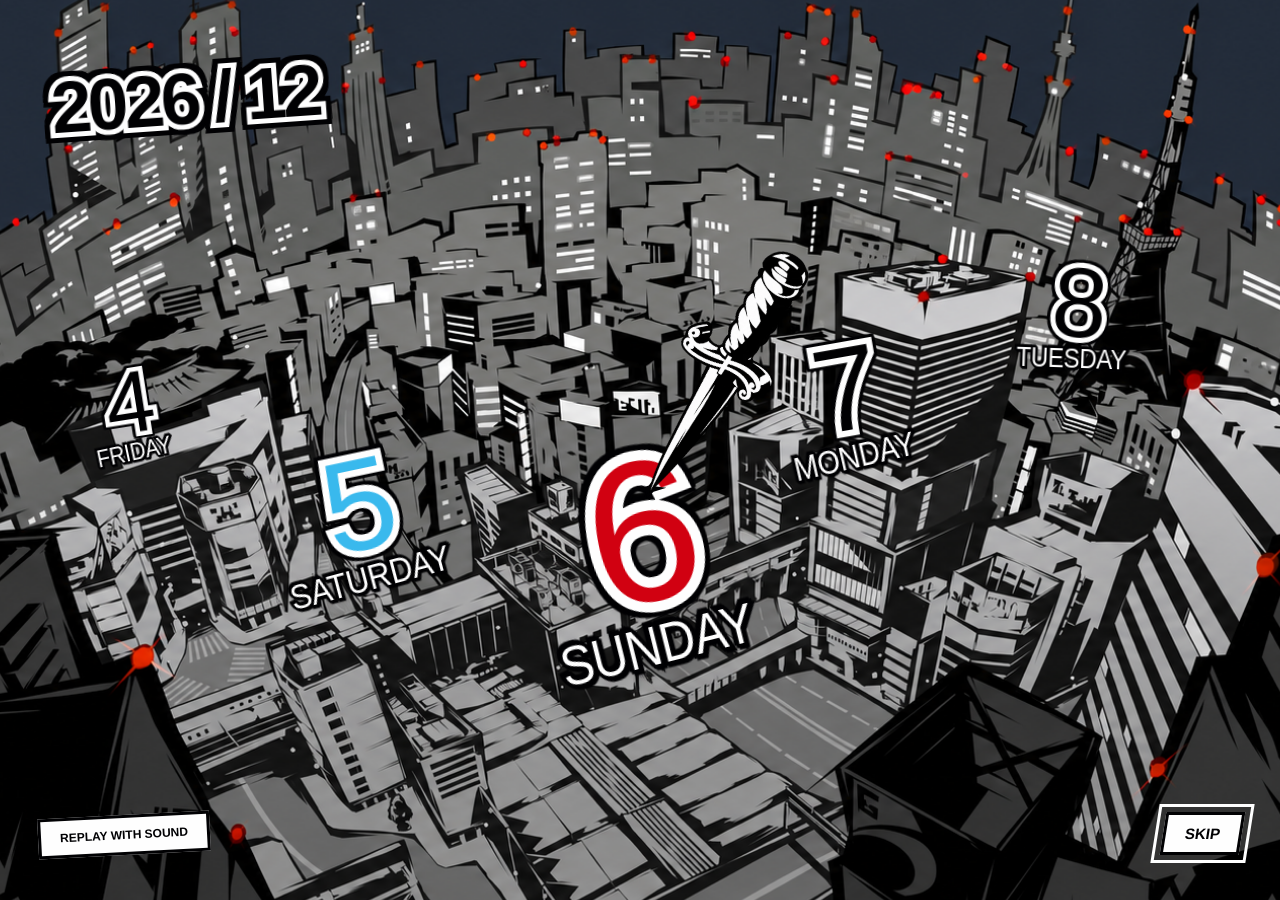
==== commit 230a03a5: "feat: add Akechi investigation desk, soundtrack records and station clock Replace the Daily dashboar" ====
--- a/index.html
+++ b/index.html
@@ -1,5 +1,5 @@
 <!doctype html>
-<html lang="ru">
+<html lang="en">
 <head>
 <meta charset="utf-8"><meta name="viewport" content="width=device-width, initial-scale=1">
 <title>PHANTOM START — Dimash</title>
@@ -7,39 +7,40 @@
 <style>
 :root{--red:#ed173a;--black:#0c0b0e;--white:#fff9f5;--muted:#a7a0a4}*{box-sizing:border-box}html,body{margin:0;min-height:100%;background:var(--black);color:var(--white);font-family:Inter,system-ui,sans-serif}body{overflow-x:hidden}button,input{font:inherit}button{cursor:pointer}.stage{position:relative;min-height:100vh;isolation:isolate;overflow:hidden;background:linear-gradient(130deg,#100d12,#1b1014 62%,#0c0b0e)}.art{position:absolute;z-index:-3;inset:0;background:url('./assets/phantom-art.png') center center/cover no-repeat;opacity:.91}.stage:before{content:'';position:absolute;z-index:-2;inset:0;background:linear-gradient(90deg,rgba(11,10,13,.98) 0%,rgba(11,10,13,.82) 36%,rgba(11,10,13,.16) 70%,rgba(11,10,13,.03))}.slash{position:absolute;z-index:-1;background:var(--red);transform:skewX(-23deg);pointer-events:none}.slash.one{width:110px;height:110vh;left:-95px;top:-5vh}.slash.two{height:9px;width:45vw;right:-4vw;bottom:16vh;transform:rotate(-11deg)}.grain{position:absolute;inset:0;z-index:-1;opacity:.12;pointer-events:none;background-image:url("data:image/svg+xml,%3Csvg viewBox='0 0 180 180' xmlns='http://www.w3.org/2000/svg'%3E%3Cfilter id='n'%3E%3CfeTurbulence type='fractalNoise' baseFrequency='.9' numOctaves='3' stitchTiles='stitch'/%3E%3C/filter%3E%3Crect width='100%25' height='100%25' filter='url(%23n)' opacity='.28'/%3E%3C/svg%3E")}.wrap{max-width:1480px;min-height:100vh;margin:auto;padding:34px clamp(26px,6vw,100px) 40px;display:flex;flex-direction:column}.top{display:flex;justify-content:space-between;align-items:center;gap:20px}.brand{font-family:Anton,Impact,sans-serif;font-size:23px;letter-spacing:1px;transform:skew(-8deg);line-height:1}.brand span{color:var(--red)}.topright{display:flex;gap:16px;align-items:center}.date{font-size:11px;font-weight:800;letter-spacing:2px;text-transform:uppercase}.config{border:1px solid #fff5;background:#130f16b9;color:white;padding:10px 12px;clip-path:polygon(0 0,100% 0,100% 75%,90% 100%,0 100%);font-size:13px;font-weight:800}.config:hover{background:var(--red)}.main{margin:auto 0;max-width:710px;padding:54px 0 70px}.eyebrow{display:inline-block;background:var(--red);padding:8px 18px;transform:skew(-14deg);font-size:12px;font-weight:900;letter-spacing:3px;box-shadow:6px 6px 0 white;color:white}.clock{font-family:Anton,Impact,sans-serif;font-size:clamp(110px,17vw,252px);letter-spacing:-.05em;line-height:1.08;margin:14px 0 0;text-shadow:8px 9px 0 #0007;transform:skew(-5deg);font-variant-numeric:tabular-nums}.hello{margin:0 0 30px;font-weight:800;font-size:clamp(15px,2.1vw,23px);letter-spacing:.03em;text-transform:uppercase}.hello em{font-style:normal;color:var(--red)}.searchbox{display:flex;align-items:center;background:var(--white);color:#141116;max-width:650px;min-height:60px;box-shadow:10px 10px 0 var(--red);transform:skew(-7deg);padding:0 14px}.searchbox>*{transform:skew(7deg)}.searchbox .mark{font-size:24px;font-weight:900;color:var(--red)}.searchbox input{min-width:0;flex:1;border:none;outline:none;background:transparent;font-size:16px;padding:16px 14px;color:#151215;font-weight:700}.searchbox button{background:#171216;color:white;border:0;padding:11px 18px;font-weight:900}.searchbox button:hover{background:var(--red)}.below{display:flex;align-items:end;justify-content:space-between;gap:30px}.section-title{font-family:Anton,Impact,sans-serif;font-size:26px;letter-spacing:1px;transform:skew(-8deg);margin:0 0 20px}.section-title b{color:var(--red)}.links{display:flex;flex-wrap:wrap;gap:10px;max-width:820px}.quick{display:flex;align-items:center;gap:10px;border:1px solid #ffffff4f;background:#151116dd;color:white;padding:13px 18px;text-decoration:none;transform:skew(-8deg);transition:background .15s,transform .15s;clip-path:polygon(0 0,100% 0,calc(100% - 8px) 100%,0 100%)}.quick>*{transform:skew(8deg)}.quick:hover{background:var(--red);transform:skew(-8deg) translateY(-3px)}.quick .letter{font-family:Anton,Impact,sans-serif;font-size:20px;color:var(--red)}.quick:hover .letter{color:white}.quick .name{font-size:12px;font-weight:900;letter-spacing:.04em}.footer{font-size:11px;font-weight:900;letter-spacing:2px;color:#fff8;white-space:nowrap}.footer i{color:var(--red);font-style:normal}.modal[hidden]{display:none}.modal{position:fixed;z-index:9;inset:0;background:#000b;display:grid;place-items:center;padding:20px}.panel{width:min(600px,100%);max-height:90vh;overflow:auto;background:#161217;border:2px solid var(--red);box-shadow:14px 14px 0 #ed173a66;padding:24px}.panel h2{font-family:Anton,Impact,sans-serif;font-size:35px;margin:0 0 8px}.panel p{color:#c8bfc4;font-size:13px}.settings-list{display:grid;gap:10px;margin:18px 0}.settings-row{display:grid;grid-template-columns:1fr 2fr 2fr auto;gap:8px;align-items:center}.settings-row input,.add-row input{width:100%;min-width:0;background:#272129;color:white;border:1px solid #534550;padding:10px}.settings-row button,.actions button{background:var(--red);color:white;border:0;padding:10px 13px;font-weight:800}.add-row{display:grid;grid-template-columns:1fr 2fr auto;gap:8px}.actions{display:flex;justify-content:space-between;gap:12px;margin-top:22px}.actions button.secondary{background:#3d333c}.hint{font-size:11px;line-height:1.6;color:#c7bfc4}@media(max-width:850px){.stage:before{background:linear-gradient(90deg,#0b0a0de8,#0b0a0d66)}.art{background-position:65% center;opacity:.55}.wrap{padding:25px}.main{padding:75px 0}.clock{font-size:clamp(100px,23vw,180px)}.below{display:block}.footer{margin-top:30px}}@media(max-width:510px){.date{display:none}.clock{font-size:26vw}.searchbox{min-height:55px}.quick{padding:11px 12px}.settings-row{grid-template-columns:1fr 1fr}.settings-row span{display:none}.add-row{grid-template-columns:1fr 1fr}.add-row button{grid-column:span 2}}
 </style>
-<link rel="stylesheet" href="./assets/phantom-daily.css?v=9.2">
+<link rel="stylesheet" href="./assets/phantom-daily.css?v=9.3">
 <link rel="stylesheet" href="./assets/phantom-menu.css?v=15.0">
-<link rel="stylesheet" href="./assets/phantom-paper.css?v=18.1">
+<link rel="stylesheet" href="./assets/phantom-paper.css?v=24.0">
 </head>
 <body><div class="stage"><div class="art"></div><div class="slash one"></div><div class="slash two"></div><div class="grain"></div><div class="wrap">
  <header class="top"><div class="brand">PHANTOM<span> / </span>START</div><div class="topright"><span class="date" id="date"></span><button class="config" id="settings">⚙ CUSTOMIZE</button></div></header>
  <div class="issue"><span>PHANTOM NETWORK</span><strong>01 <i>/</i> 05</strong><span class="issue-line"></span><span class="issue-end">YOUR PERSONAL HIDEOUT</span></div>
- <main class="main"><div class="eyebrow">TAKE YOUR TIME</div><div class="clock" id="clock">00:00</div><p class="hello">WELCOME BACK, <em>DIMASH.</em> THE WORLD IS YOURS.</p><div class="prompt-tag">01 — INITIATE A SEARCH</div><form id="search" class="searchbox"><span class="mark">⌕</span><input aria-label="Поиск" id="q" placeholder="Search the Metaverse..." autocomplete="off"><button type="submit">GO</button></form><div class="search-hint">PRESS <kbd>/</kbd> TO SEARCH <span>•</span> <kbd>ENTER</kbd> TO EXECUTE</div></main>
- <aside class="command-menu" aria-label="Быстрые команды"><div class="command-heading">SELECT YOUR MISSION</div><button class="command selected" data-mode="all"><b>01</b><span>ALL LINKS</span></button><button class="command" data-mode="dev"><b>02</b><span>DEVELOP</span></button><button class="command" data-mode="work"><b>03</b><span>WORK / STUDY</span></button><button class="command" data-mode="media"><b>04</b><span>MEDIA</span></button><button class="command" data-mode="custom"><b>05</b><span>EDIT HIDEOUT</span></button><div class="command-foot">▲ SELECT · CLICK TO CONFIRM</div></aside>
- <footer class="below"><div><div class="footer-head"><h2 class="section-title">YOUR <b>HIDEOUTS</b></h2><span id="activeFilter">ALL DESTINATIONS</span></div><nav class="links" id="links" aria-label="Быстрые ссылки"></nav></div><div class="footer">NO MORE <i>MASKS.</i> // 2026</div></footer>
+ <main class="main"><div class="eyebrow">TAKE YOUR TIME</div><div class="clock" id="clock">00:00</div><p class="hello">WELCOME BACK, <em>DIMASH.</em> THE WORLD IS YOURS.</p><div class="prompt-tag">01 — INITIATE A SEARCH</div><form id="search" class="searchbox"><span class="mark">⌕</span><input aria-label="Search" id="q" placeholder="Search the Metaverse..." autocomplete="off"><button type="submit">GO</button></form><div class="search-hint">PRESS <kbd>/</kbd> TO SEARCH <span>•</span> <kbd>ENTER</kbd> TO EXECUTE</div></main>
+ <aside class="command-menu" aria-label="Quick commands"><div class="command-heading">SELECT YOUR MISSION</div><button class="command selected" data-mode="all"><b>01</b><span>ALL LINKS</span></button><button class="command" data-mode="dev"><b>02</b><span>DEVELOP</span></button><button class="command" data-mode="work"><b>03</b><span>WORK / STUDY</span></button><button class="command" data-mode="media"><b>04</b><span>MEDIA</span></button><button class="command" data-mode="custom"><b>05</b><span>EDIT HIDEOUT</span></button><div class="command-foot">▲ SELECT · CLICK TO CONFIRM</div></aside>
+ <footer class="below"><div><div class="footer-head"><h2 class="section-title">YOUR <b>HIDEOUTS</b></h2><span id="activeFilter">ALL DESTINATIONS</span></div><nav class="links" id="links" aria-label="Quick links"></nav></div><div class="footer">NO MORE <i>MASKS.</i> // 2026</div></footer>
  </div></div>
- <div class="modal" id="modal" hidden><div class="panel" role="dialog" aria-modal="true" aria-labelledby="modalTitle"><h2 id="modalTitle">CUSTOMIZE YOUR HIDEOUT</h2><p>Измени названия и адреса. Настройки сохраняются в этом браузере.</p><div class="settings-list" id="settingsList"></div><form class="add-row" id="addForm"><input id="newName" placeholder="Название" maxlength="32" required><input id="newUrl" placeholder="https://example.com" required><button type="submit">+ ADD</button></form><div class="actions"><button class="secondary" id="reset" type="button">RESET</button><button id="close" type="button">DONE ✓</button></div><p class="hint">Поиск использует Google. Для открытия ссылки используется HTTPS; добавляй только знакомые тебе адреса. Esc — закрыть настройки.</p></div></div>
+ <div class="modal" id="modal" hidden><div class="panel" role="dialog" aria-modal="true" aria-labelledby="modalTitle"><h2 id="modalTitle">CUSTOMIZE YOUR HIDEOUT</h2><p>Edit names and addresses. Your settings are saved in this browser.</p><div class="settings-list" id="settingsList"></div><form class="add-row" id="addForm"><input id="newName" placeholder="Name" maxlength="32" required><input id="newUrl" placeholder="https://example.com" required><button type="submit">+ ADD</button></form><div class="actions"><button class="secondary" id="reset" type="button">RESET</button><button id="close" type="button">DONE ✓</button></div><p class="hint">Search uses Google. Use HTTPS links to sites you trust. Press Esc to close settings.</p></div></div>
  <div class="game-shell" id="gameShell">
   <div class="menu-backdrop" aria-hidden="true"></div><div class="menu-pattern" aria-hidden="true"></div><div class="menu-star" aria-hidden="true">★</div>
   <div class="menu-character" aria-hidden="true"><img class="cast-portrait" data-character="joker" src="./assets/menu-joker.png" alt="" fetchpriority="high"></div>
-  <header class="game-top"><div class="game-info"><time id="gameClock" class="clock-glyphs" datetime="00:00" aria-label="00:00"><span id="clockHours">00</span><i aria-hidden="true">:</i><span id="clockMinutes">00</span></time><div class="clock-date"><span id="gameDay"></span><span id="gameDate"></span></div></div></header>
-  <main class="game-layout"><div class="game-left"><nav class="game-menu" aria-label="Главное меню"></nav><p class="game-controls"><span>UP / DOWN SELECT · ENTER OPEN · / SEARCH</span></p></div><section class="game-detail" id="gameDetail" aria-labelledby="detailTitle"></section></main>
-  <footer class="game-bottom"><div class="menu-signature" aria-hidden="true"><span>C</span><span>o</span><span>m</span><span>m</span><span>a</span><span>n</span><span>d</span></div><div class="footer-credit">THE WEB IS YOURS.<br><b>MAKE A CHOICE</b></div></footer>
+  <header class="game-top"><div class="game-info station-clock"><div class="clock-suspension" aria-hidden="true"><i></i><i></i></div><div class="clock-case"><div class="clock-message" aria-hidden="true"><div class="clock-ticker"><span class="ticker-sequence"><span>LET US START THE GAME</span><span>TAKE YOUR TIME</span><span>THE TRUTH IS IN THE DETAILS</span><span>EVERY CASE STARTS WITH A CLUE</span></span><span class="ticker-sequence"><span>LET US START THE GAME</span><span>TAKE YOUR TIME</span><span>THE TRUTH IS IN THE DETAILS</span><span>EVERY CASE STARTS WITH A CLUE</span></span></div></div><div class="clock-display"><time id="gameClock" class="clock-glyphs" datetime="00:00" aria-label="00:00"><span id="clockHours" aria-hidden="true"></span><i aria-hidden="true"><b></b><b></b></i><span id="clockMinutes" aria-hidden="true"></span></time><span class="clock-emblem" aria-hidden="true"><b>P</b><b>5</b></span></div><div class="clock-date"><span id="gameDay"></span><span id="gameDate"></span></div></div></div></header>
+  <main class="game-layout"><div class="game-left"><nav class="game-menu" aria-label="Main menu"></nav></div><section class="game-detail" id="gameDetail" aria-labelledby="detailTitle"></section></main>
+  <footer class="game-bottom"><div class="menu-signature" aria-hidden="true"><span>C</span><span>o</span><span>m</span><span>m</span><span>a</span><span>n</span><span>d</span></div></footer>
  </div>
-<div class="daily-intro" id="dailyIntro" hidden role="dialog" aria-modal="true" aria-label="Переход к сегодняшнему дню">
+<div class="daily-intro" id="dailyIntro" hidden role="dialog" aria-modal="true" aria-label="Transition to today">
   <div class="daily-city" aria-hidden="true"></div>
   <div class="daily-year" id="dailyYear"></div>
   <div class="daily-date-strip" id="dailyDateStrip"></div>
   <div class="daily-strike" aria-hidden="true"><img src="./assets/daily-dagger-ink.png" alt=""></div>
   <button class="daily-skip" id="dailySkip" type="button">SKIP</button>
+  <button class="daily-skip daily-sound-retry" id="dailySoundRetry" type="button" hidden>REPLAY WITH SOUND</button>
 </div>
 <script>
 const defaults=[{name:'CHATGPT',url:'https://chatgpt.com'},{name:'GITHUB',url:'https://github.com'},{name:'YOUTUBE',url:'https://youtube.com'},{name:'ALMAU',url:'https://almau.edu.kz'},{name:'KAGGLE',url:'https://kaggle.com'},{name:'REDDIT',url:'https://reddit.com'}];
 const key='phantom-start-links-v1';let items;try{let stored=JSON.parse(localStorage.getItem(key));items=Array.isArray(stored)?stored:defaults.map(x=>({...x}));}catch{items=defaults.map(x=>({...x}));}
 function validUrl(value){try{const u=new URL(value);return ['https:','http:'].includes(u.protocol)?u.href:null}catch{return null}}
 function save(){localStorage.setItem(key,JSON.stringify(items))}function renderLinks(){const nav=document.querySelector('#links');nav.replaceChildren();items.forEach((item)=>{const a=document.createElement('a');a.className='quick';a.href=item.url;a.rel='noopener noreferrer';const letter=document.createElement('span');letter.className='letter';letter.textContent=(item.name||'?')[0].toUpperCase();const name=document.createElement('span');name.className='name';name.textContent=item.name;a.append(letter,name);nav.append(a)})}
-function time(){const now=new Date();document.querySelector('#clock').textContent=new Intl.DateTimeFormat('ru-RU',{hour:'2-digit',minute:'2-digit',hour12:false}).format(now);document.querySelector('#date').textContent=new Intl.DateTimeFormat('en-US',{weekday:'long',month:'long',day:'numeric'}).format(now).toUpperCase()};time();
+function time(){const now=new Date();document.querySelector('#clock').textContent=new Intl.DateTimeFormat('en-GB',{hour:'2-digit',minute:'2-digit',hour12:false}).format(now);document.querySelector('#date').textContent=new Intl.DateTimeFormat('en-US',{weekday:'long',month:'long',day:'numeric'}).format(now).toUpperCase()};time();
 document.querySelector('#search').addEventListener('submit',e=>{e.preventDefault();let q=document.querySelector('#q').value.trim();if(!q)return;const direct=/^(https?:\/\/)/i.test(q);if(direct&&validUrl(q)){location.href=q}else{location.href='https://www.google.com/search?q='+encodeURIComponent(q)}});
-const modal=document.querySelector('#modal');function edit(){const box=document.querySelector('#settingsList');box.replaceChildren();items.forEach((item,i)=>{const row=document.createElement('div');row.className='settings-row';const no=document.createElement('span');no.textContent=String(i+1).padStart(2,'0');const name=document.createElement('input');name.value=item.name;name.setAttribute('aria-label','Название');name.addEventListener('change',()=>{items[i].name=name.value.trim().slice(0,32)||'LINK';save();renderLinks()});const url=document.createElement('input');url.value=item.url;url.setAttribute('aria-label','URL');url.addEventListener('change',()=>{const v=validUrl(url.value);if(v){items[i].url=v;save();renderLinks()}else{url.value=items[i].url;alert('Нужен адрес с https:// или http://')}});const del=document.createElement('button');del.textContent='×';del.title='Удалить';del.addEventListener('click',()=>{items.splice(i,1);save();renderLinks();edit()});row.append(no,name,url,del);box.append(row)})}
-document.querySelector('#settings').onclick=()=>{edit();modal.hidden=false};document.querySelector('#close').onclick=()=>modal.hidden=true;modal.addEventListener('click',e=>{if(e.target===modal)modal.hidden=true});document.addEventListener('keydown',e=>{if(e.key==='Escape')modal.hidden=true});document.querySelector('#addForm').addEventListener('submit',e=>{e.preventDefault();const name=document.querySelector('#newName').value.trim();const url=validUrl(document.querySelector('#newUrl').value.trim());if(!url){alert('Введите полный URL с https://');return}if(items.length>=16){alert('Максимум 16 ссылок');return}items.push({name:name.slice(0,32),url});save();renderLinks();edit();e.target.reset()});document.querySelector('#reset').onclick=()=>{if(confirm('Вернуть стандартные ссылки?')){items=defaults.map(x=>({...x}));save();renderLinks();edit()}};renderLinks();
-</script><script src="./assets/phantom-v4.js?v=18.0"></script><script src="./assets/phantom-daily.js?v=10.2"></script></body></html>
+const modal=document.querySelector('#modal');function edit(){const box=document.querySelector('#settingsList');box.replaceChildren();items.forEach((item,i)=>{const row=document.createElement('div');row.className='settings-row';const no=document.createElement('span');no.textContent=String(i+1).padStart(2,'0');const name=document.createElement('input');name.value=item.name;name.setAttribute('aria-label','Name');name.addEventListener('change',()=>{items[i].name=name.value.trim().slice(0,32)||'LINK';save();renderLinks()});const url=document.createElement('input');url.value=item.url;url.setAttribute('aria-label','URL');url.addEventListener('change',()=>{const v=validUrl(url.value);if(v){items[i].url=v;save();renderLinks()}else{url.value=items[i].url;alert('Enter an address starting with https:// or http://')}});const del=document.createElement('button');del.textContent='×';del.title='Delete';del.addEventListener('click',()=>{items.splice(i,1);save();renderLinks();edit()});row.append(no,name,url,del);box.append(row)})}
+document.querySelector('#settings').onclick=()=>{edit();modal.hidden=false};document.querySelector('#close').onclick=()=>modal.hidden=true;modal.addEventListener('click',e=>{if(e.target===modal)modal.hidden=true});document.addEventListener('keydown',e=>{if(e.key==='Escape')modal.hidden=true});document.querySelector('#addForm').addEventListener('submit',e=>{e.preventDefault();const name=document.querySelector('#newName').value.trim();const url=validUrl(document.querySelector('#newUrl').value.trim());if(!url){alert('Enter a full URL starting with https://');return}if(items.length>=16){alert('You can save up to 16 destinations.');return}items.push({name:name.slice(0,32),url});save();renderLinks();edit();e.target.reset()});document.querySelector('#reset').onclick=()=>{if(confirm('Restore the default destinations?')){items=defaults.map(x=>({...x}));save();renderLinks();edit()}};renderLinks();
+</script><script src="./assets/phantom-audio.js?v=2.1"></script><script src="./assets/phantom-v4.js?v=24.0"></script><script src="./assets/phantom-daily.js?v=11.0"></script></body></html>
--- a/assets/phantom-daily.css
+++ b/assets/phantom-daily.css
@@ -65,6 +65,8 @@
 }
 .daily-skip:hover{background:#d10111;color:#fefefe}
 .daily-skip:focus-visible{outline:3px solid #fefefe;outline-offset:5px}
+.daily-sound-retry{left:3%;right:auto;max-width:calc(94% - 100px);font-family:Arial,sans-serif;font-size:12px;transform:rotate(-3deg)}
+.daily-sound-retry[hidden]{display:none}
 .daily-intro.is-running .daily-city{
   animation:city-travel 1400ms cubic-bezier(.2,.65,.25,1) both,city-impact 210ms var(--impact-at) linear;
 }
--- a/assets/phantom-paper.css
+++ b/assets/phantom-paper.css
@@ -74,23 +74,118 @@
  .sheet-pin{--pin-size:112px}
 }
 
+/* Vinyl sleeves printed onto the calling card. */
+.game-detail[data-mode="settings"] h2{font-size:2.7rem;margin:18px 0}
+.sound-settings{color:var(--ink)}
+.record-caption{display:flex;justify-content:space-between;align-items:center;gap:.5rem;border-top:3px solid var(--ink);padding:.65rem 0 .4rem}
+.record-caption>span{background:var(--ink);color:var(--paper);padding:.25rem .45rem;font:1rem/1 Impact,sans-serif;letter-spacing:.03em;transform:rotate(-2deg)}
+.record-caption small{font:900 .5rem/1.3 Arial,sans-serif;letter-spacing:.06em}
+.record-crate{display:grid;grid-template-columns:repeat(4,minmax(0,1fr));gap:.45rem;margin:.55rem 0 .8rem}
+.record-choice{position:relative;display:flex;flex-direction:column;align-items:center;gap:.55rem;padding:.5rem .25rem .4rem;border:0;color:var(--ink);background:transparent;cursor:pointer;isolation:isolate;min-width:0}
+.record-choice:before{content:"";position:absolute;inset:0;z-index:-1;background:transparent;transform:rotate(-3deg);transition:background 140ms}
+.record-choice[aria-pressed=true]:before{background:var(--scarlet);box-shadow:3px 3px var(--ink)}
+.record-choice[aria-pressed=true]{color:var(--paper)}
+.record-choice:hover:not([aria-pressed=true]):before{background:#08080818}
+.record-vinyl{position:relative;display:grid;place-items:center;width:100%;max-width:5.25rem;aspect-ratio:1;border-radius:50%;background:repeating-radial-gradient(circle at center,#0b0b0b 0 3px,#323232 4px,#0b0b0b 5px 7px);border:3px solid var(--ink);box-shadow:1px 2px 0 #0005}
+.record-vinyl:before{content:"";position:absolute;inset:4%;border-radius:50%;background:conic-gradient(from 25deg,transparent 0 20%,#fff2 23%,transparent 27% 68%,#fff2 72%,transparent 76%)}
+.record-label{position:relative;display:flex;flex-direction:column;align-items:center;justify-content:center;width:44%;height:44%;border-radius:50%;background:var(--paper);color:var(--ink);font:italic .6rem/1 Impact,sans-serif;border:1px solid var(--ink)}
+.record-label:after{content:"";position:absolute;left:calc(50% - 2px);top:calc(50% - 2px);width:4px;height:4px;border-radius:50%;background:var(--ink)}
+.record-label b{display:block;font:.65rem/1 Impact,sans-serif;margin-top:.25rem}
+.record-choice:nth-child(2) .record-label{background:#b9d7a0}.record-choice:nth-child(3) .record-label{background:#e1b87c}.record-choice:nth-child(4) .record-label{background:#becbdc}
+.record-name{font:900 .53rem/1.25 Arial,sans-serif;letter-spacing:.01em;min-height:2.5em;text-align:center;max-width:100%}
+.sound-settings[data-playing=true] .record-choice[aria-pressed=true] .record-vinyl{animation:vinyl-turn 12s linear infinite}
+.sheet-exit .record-vinyl{animation:none!important}
+@keyframes vinyl-turn{to{transform:rotate(360deg)}}
+.sound-track{display:grid;grid-template-columns:minmax(0,1fr) 3.5rem;gap:.7rem;align-items:center;border-top:1px solid #08080850;padding-top:.7rem}
+.sound-track strong{display:block;font:1.8rem/1 Impact,'Arial Narrow',sans-serif;text-transform:uppercase}
+.sound-track small{display:block;font:700 .5rem/1.4 Arial,sans-serif;letter-spacing:.06em;margin-top:.35rem}
+.sound-toggle{border:2px solid var(--ink);background:var(--paper);color:var(--ink);padding:.55rem .25rem;font:1.45rem/1 Impact,sans-serif;box-shadow:3px 3px var(--ink);cursor:pointer;transform:rotate(2deg)}
+.sound-toggle[aria-checked=true]{background:var(--ink);color:var(--paper);box-shadow:3px 3px var(--scarlet)}
+.sound-status{min-height:1rem;margin:.7rem 0 .3rem;font:.65rem/1.4 Arial,sans-serif}
+.sound-settings[data-playing=true] .sound-status{color:var(--scarlet);font-weight:700}
+.sound-retry{background:var(--ink);color:var(--paper);border:0;padding:.5rem 1rem;margin-bottom:.5rem;font-weight:900;cursor:pointer}
+.sound-volume{display:grid;grid-template-columns:auto minmax(50px,1fr) 2.2rem;gap:.7rem;align-items:center;padding:.45rem 0 .7rem;border-bottom:1px solid #08080850}
+.sound-volume label,.sound-volume output{font:900 .55rem/1 Arial,sans-serif;letter-spacing:.03em}
+.sound-volume input{appearance:none;-webkit-appearance:none;min-width:0;width:100%;height:1.4rem;background:transparent;cursor:pointer}
+.sound-volume input::-webkit-slider-runnable-track{height:4px;background:var(--ink)}
+.sound-volume input::-moz-range-track{height:4px;background:var(--ink)}
+.sound-volume input::-webkit-slider-thumb{appearance:none;width:12px;height:18px;margin-top:-7px;background:var(--scarlet);border:2px solid var(--ink);border-radius:0;transform:skew(-10deg);box-shadow:2px 2px var(--paper)}
+.sound-volume input::-moz-range-thumb{width:9px;height:14px;background:var(--scarlet);border:2px solid var(--ink);border-radius:0;transform:skew(-10deg)}
+.settings-links{display:flex;align-items:center;justify-content:space-between;gap:.6rem;margin-top:.8rem}
+.settings-links>span{font:900 .5rem/1 Arial,sans-serif;letter-spacing:.06em}
+.settings-links .game-cta{font-size:.55rem;padding:.7rem}
+@media(min-width:1500px){.game-detail[data-mode="settings"] h2{font-size:3.3rem}.record-vinyl{max-width:6rem}.record-crate{gap:.65rem}.record-name{font-size:.65rem}.record-caption small{font-size:.6rem}.sound-track strong{font-size:2.1rem}}
+@media(max-width:540px){.game-detail[data-mode="settings"] h2{font-size:2.5rem}.record-crate{gap:.25rem}.record-name{font-size:.48rem}.record-choice{padding:.4rem .2rem}.record-caption small{font-size:.45rem}.record-label{font-size:.5rem}.record-label b{font-size:.5rem}.sound-track strong{font-size:1.6rem}.sound-volume{gap:.5rem}}
 /* Static grey stars continue the browser's monochrome tab motif. */
 body,.game-shell{background:#090909}
 .menu-backdrop{background:#090909 url('./grey-stars.svg') repeat;background-size:600px 420px}
 .menu-backdrop:before,.menu-backdrop:after,.menu-pattern,.menu-star{display:none}
 
-/* The clock is cut lettering, with two date strips, not another panel. */
-.game-top{justify-content:flex-start}
-.game-info{background:none;box-shadow:none;padding:0;text-align:left;transform:none}
-.clock-glyphs{display:flex;align-items:baseline;gap:3px;font:82px/.9 Impact,'Arial Narrow',sans-serif;letter-spacing:-3px;font-variant-numeric:tabular-nums}
-.game-info .clock-glyphs span{display:block;font:inherit;letter-spacing:inherit;line-height:inherit;color:var(--ink);-webkit-text-stroke:4px var(--paper);paint-order:stroke fill;text-shadow:4px 4px var(--ink)}
-.clock-glyphs span:first-child{transform:rotate(-5deg)}
-.clock-glyphs span:last-child{transform:rotate(3deg) translateY(3px)}
-.clock-glyphs i{font:inherit;color:var(--scarlet);-webkit-text-stroke:2px var(--paper);paint-order:stroke fill;text-shadow:3px 3px var(--ink);transform:rotate(-6deg)}
-.clock-date{display:flex;align-items:center;gap:5px;margin:10px 0 0 4px;transform:rotate(-3deg)}
-.game-info .clock-date span{font:900 9px/1 Arial,sans-serif;letter-spacing:1px;padding:6px 9px;background:var(--ink);color:var(--paper)}
-.game-info .clock-date span:last-child{background:var(--paper);color:var(--scarlet);transform:rotate(4deg)}
+/* A ceiling-mounted station board, following the title-screen reference. */
+.game-top{justify-content:flex-start;padding-top:2.8rem}
+.game-info.station-clock{position:relative;width:16rem;padding:0;background:none;box-shadow:none;text-align:left;transform:rotate(-3deg) skewX(-5deg);isolation:isolate}
+.clock-suspension{position:absolute;inset:0;z-index:-1;pointer-events:none}
+.clock-suspension i{position:absolute;bottom:calc(100% - .5rem);height:8rem;width:.65rem;background:#181919;border-left:2px solid #303130;box-shadow:3px 0 #050505}
+.clock-suspension i:first-child{left:19%}.clock-suspension i:last-child{right:14%}
+.clock-case{position:relative;padding:.55rem;background:#252626;border:2px solid #363736;border-right-color:#111;border-bottom-color:#111;box-shadow:5px 6px 0 #060606;isolation:isolate}
+
+.clock-message{height:1.65rem;overflow:hidden;background:#070908;box-shadow:inset 2px 3px 0 #111;white-space:nowrap;text-align:center;padding:.2rem .25rem;color:#d6dd62;font:italic 1.1rem/1.2 Impact,'Arial Narrow',sans-serif;letter-spacing:.045em}
+.clock-ticker{display:flex;width:max-content;animation:station-ticker 38s linear infinite}
+.game-info .clock-ticker span{flex:none;font:inherit;letter-spacing:inherit;color:inherit}
+.clock-ticker .ticker-sequence{display:flex}
+.game-info .ticker-sequence>span{padding-right:2.5rem}
+.is-page-hidden .clock-ticker{animation-play-state:paused}
+@keyframes station-ticker{to{transform:translateX(-50%)}}
+
+.clock-display{display:flex;align-items:center;justify-content:center;gap:1rem;margin-top:.5rem;background:#050907;box-shadow:inset 2px 3px 0 #111;padding:.35rem .5rem}
+.clock-glyphs{display:flex;align-items:center;gap:.22rem;transform:skewX(-7deg);height:1.8rem}
+.game-info .clock-glyphs>span{display:flex;gap:.17rem;line-height:1}
+.clock-glyphs svg{display:block;height:1.8rem;width:1.1rem;overflow:visible}
+.segment-on{fill:#8ce557}.segment-off{fill:#0b1b0e}
+.clock-glyphs i{display:flex;flex-direction:column;justify-content:center;gap:.4rem;width:.2rem;height:1.8rem;margin:0 .1rem}
+.clock-glyphs i b{width:.18rem;height:.18rem;background:#8ce557}
+.game-info .clock-emblem{display:flex;align-items:center;font:italic 1.9rem/.9 Impact,'Arial Narrow',sans-serif;letter-spacing:-.06em;color:#ef1024;padding:0;border:0;transform:skewX(-8deg) scaleX(1.2);transform-origin:center}
+.clock-emblem b{font-weight:400}
+.clock-date{display:flex;justify-content:space-between;gap:.6rem;align-items:center;padding:.35rem .2rem 0;margin:0}
+.game-info .clock-date span{font:.5rem/1 Arial,sans-serif;font-weight:700;letter-spacing:.12em;color:#a8aaa1;white-space:nowrap}
 .game-shell.is-entering .menu-character,.game-shell.is-entering .game-option{animation:none}
-@media(min-width:1500px){.clock-glyphs{font-size:100px}.game-info .clock-date span{font-size:11px}}
-@media(max-height:760px) and (min-width:981px){.clock-glyphs{font-size:70px}}
-@media(max-width:540px){.clock-glyphs{font-size:62px}.game-info .clock-glyphs span{-webkit-text-stroke-width:3px}.game-info .clock-date span{font-size:8px;padding:5px 7px}.clock-date{margin-top:8px}}
+@media(min-width:1500px){.game-info.station-clock{width:18rem}.game-top{padding-top:3.2rem}.clock-glyphs,.clock-glyphs svg,.clock-glyphs i{height:2rem}.clock-glyphs svg{width:1.25rem}.game-info .clock-emblem{font-size:2.1rem}.clock-message{font-size:1.2rem;height:1.85rem}}
+@media(max-width:980px){.game-top{padding-top:2.8rem}}
+@media(max-width:540px){.game-info.station-clock{width:14rem}.clock-case{padding:.45rem}.clock-message{font-size:.95rem}.clock-display{gap:.8rem;padding:.3rem}.clock-glyphs,.clock-glyphs svg,.clock-glyphs i{height:1.6rem}.clock-glyphs svg{width:.95rem}.game-info .clock-emblem{font-size:1.7rem}}
+@media(min-width:981px){.game-layout{grid-template-rows:minmax(0,1fr)}}
+@media(min-width:981px) and (max-height:800px){
+ .game-detail[data-mode="settings"]{position:relative;top:-1.5rem}
+ .game-detail[data-mode="settings"] .calling-sheet{padding:20px 30px 48px}
+ .game-detail[data-mode="settings"] h2{font-size:2.3rem;margin:12px 0}
+ .game-detail[data-mode="settings"] .game-detail-top{padding-bottom:8px}
+ .record-caption{padding:.45rem 0 .15rem}
+ .record-crate{margin:.4rem 0 .55rem}
+ .record-vinyl{max-width:4.4rem}
+ .record-choice{gap:.35rem;padding:.35rem .25rem}
+ .sound-track{padding-top:.5rem}
+ .sound-track strong{font-size:1.65rem}
+ .sound-status{margin:.5rem 0 .2rem}
+ .sound-volume{padding:.2rem 0 .4rem}
+ .settings-links{margin-top:.5rem}
+ .settings-links .game-cta{margin:0;padding:.65rem}
+}
+
+/* Akechi's detective desk: visual evidence and technical investigation. */
+.evidence-tools{display:grid;grid-template-columns:1fr 1fr;border-block:2px solid var(--ink);margin:18px 0 20px}
+.evidence-tool{display:flex;flex-direction:column;gap:8px;padding:15px 12px 15px 0;color:var(--ink);text-decoration:none;min-width:0}
+.evidence-tool+.evidence-tool{border-left:1px solid #08080850;padding-left:16px;padding-right:0}
+.evidence-number{font:800 8px/1.3 Arial,sans-serif;letter-spacing:.7px;color:var(--scarlet)}
+.evidence-tool strong{font:27px/1 Impact,'Arial Narrow',sans-serif;letter-spacing:-.3px}
+.evidence-tool>span:not(.evidence-number){font:12px/1.4 Arial,sans-serif;max-width:180px}
+.evidence-tool small{margin-top:auto;padding-top:3px;font:800 8px/1.4 Arial,sans-serif;letter-spacing:.3px}
+.evidence-tool:hover strong{color:var(--scarlet)}
+.case-form>label{display:block;font:900 9px/1.4 Arial,sans-serif;letter-spacing:1px;margin-bottom:9px}
+.case-form textarea{width:100%;min-height:68px;max-height:110px;resize:vertical;display:block;border:1px solid #08080860;border-bottom:3px solid var(--ink);border-radius:0;background:transparent;color:var(--ink);padding:10px;font:12px/1.5 Consolas,monospace}
+.case-actions{display:flex;align-items:end;gap:14px;margin-top:14px}
+.case-source-label{flex:1;min-width:0;font:800 8px/1 Arial,sans-serif;letter-spacing:1px}
+.case-source-label select{display:block;width:100%;max-width:220px;margin-top:7px;border:0;border-bottom:1px solid var(--ink);border-radius:0;padding:6px 18px 6px 0;background:var(--paper);color:var(--ink);font:700 12px/1.3 Arial,sans-serif}
+.case-actions .game-cta{margin:0;flex-shrink:0;padding:12px;font-size:9px}
+.game-detail .intro-replay{display:inline-block;margin-top:15px;padding:4px 0;background:none;border:0;border-bottom:1px solid currentColor;color:var(--ink);font:800 8px/1.3 Arial,sans-serif;letter-spacing:.6px}
+@media(min-width:1500px){.game-detail[data-mode="hub"] h2{font-size:58px}.evidence-tool strong{font-size:32px}.evidence-tool{gap:10px;padding-block:20px}.case-form textarea{min-height:80px}}
+@media(min-width:981px) and (max-height:800px){.game-detail[data-mode="hub"]{position:relative;top:-.875rem}.game-detail[data-mode="hub"] .calling-sheet{padding-top:22px;padding-bottom:60px}.game-detail[data-mode="hub"] h2{margin:16px 0 12px}.evidence-tools{margin:12px 0 16px}.evidence-tool{padding-block:10px}.case-actions{margin-top:12px}.game-detail .intro-replay{margin-top:9px}}
+@media(max-width:540px){.evidence-tool strong{font-size:24px}.evidence-tool>span:not(.evidence-number){font-size:11px}.evidence-tool+.evidence-tool{padding-left:12px}.case-actions{gap:10px}.case-actions .game-cta{padding:11px 9px;font-size:8px}}
